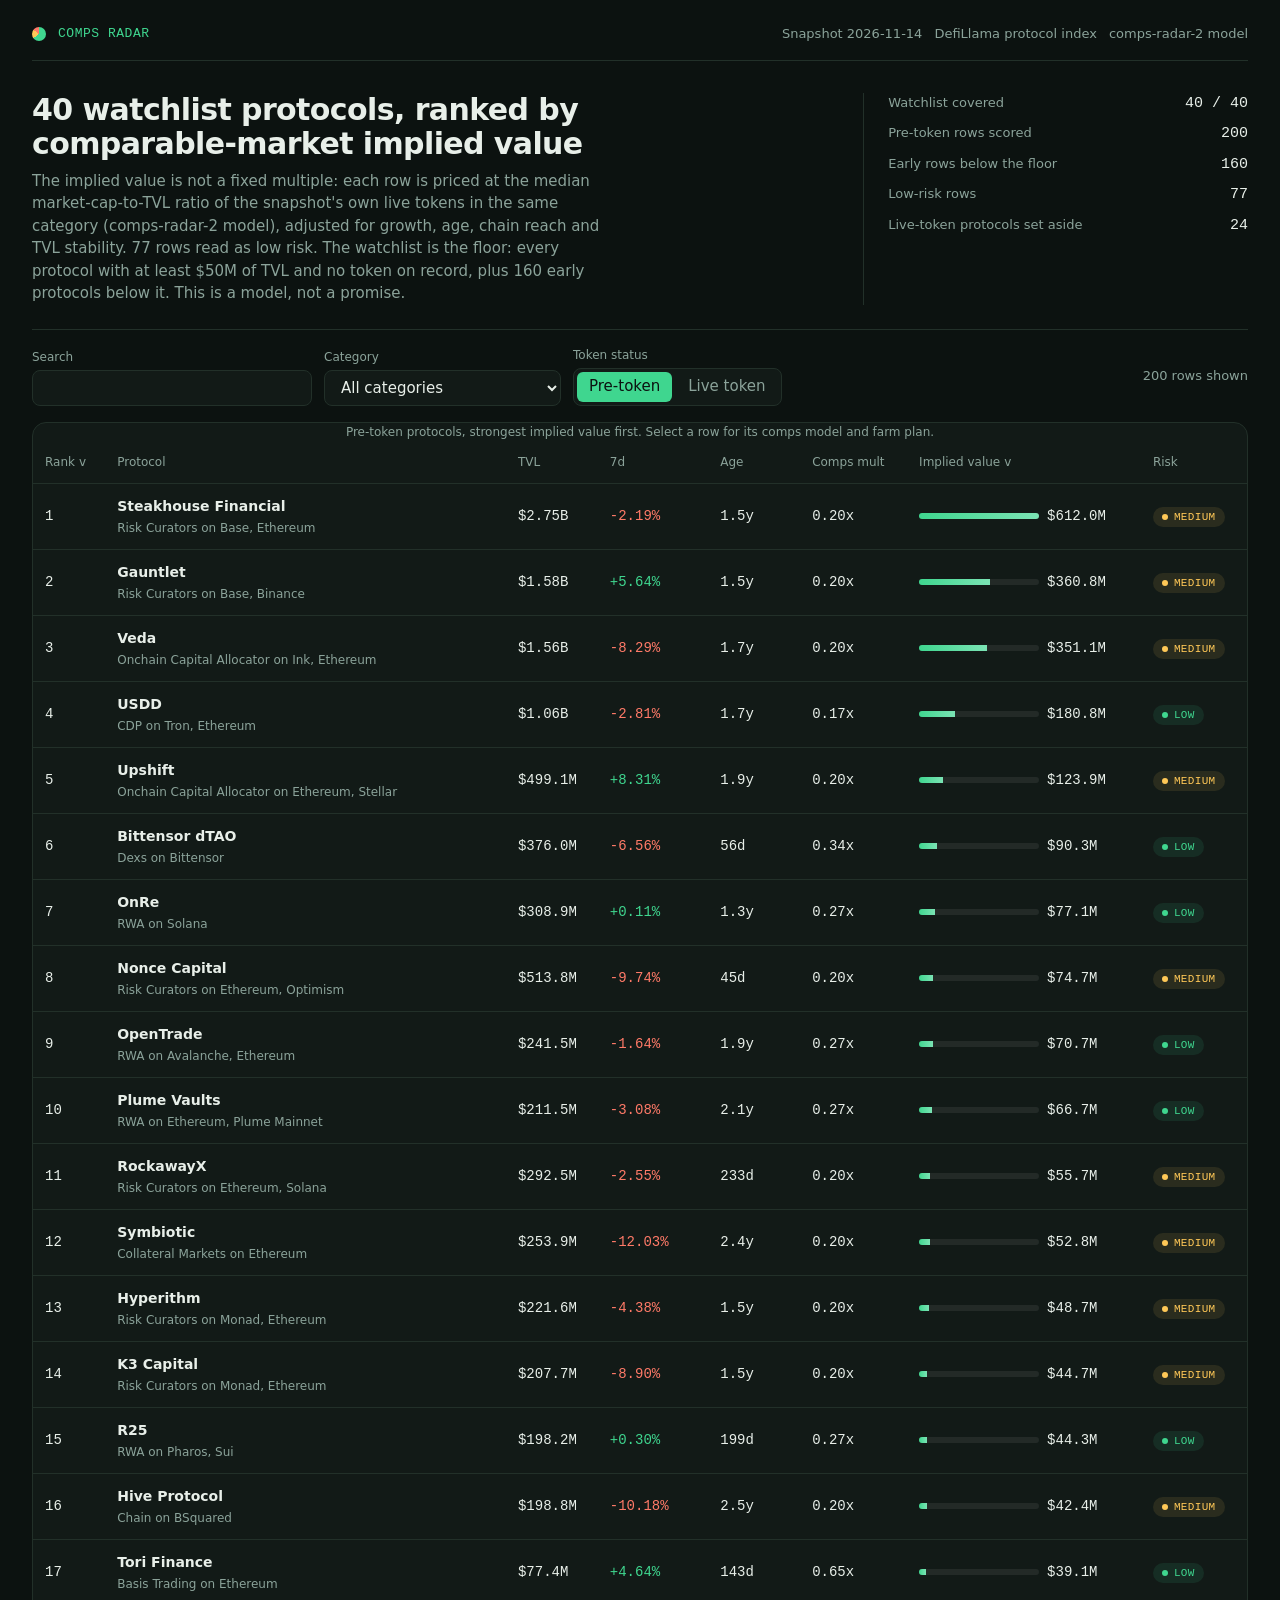
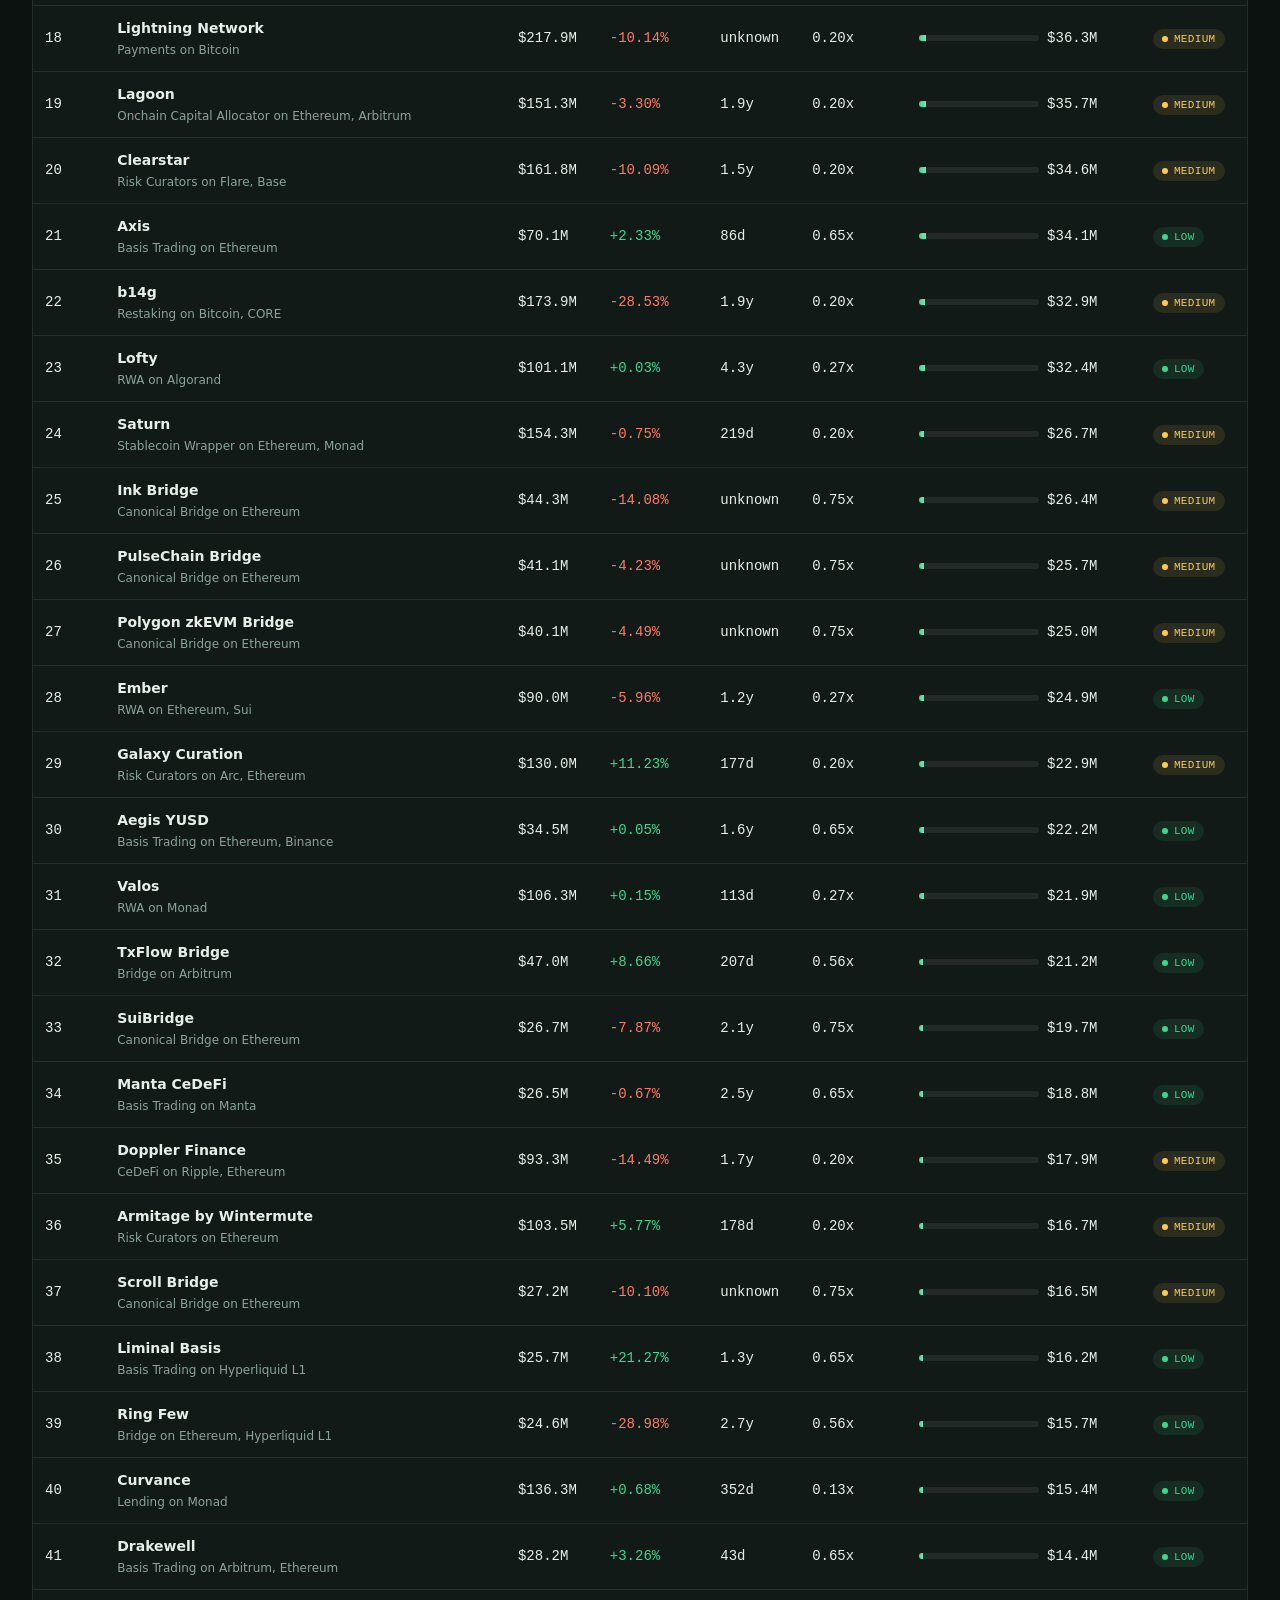
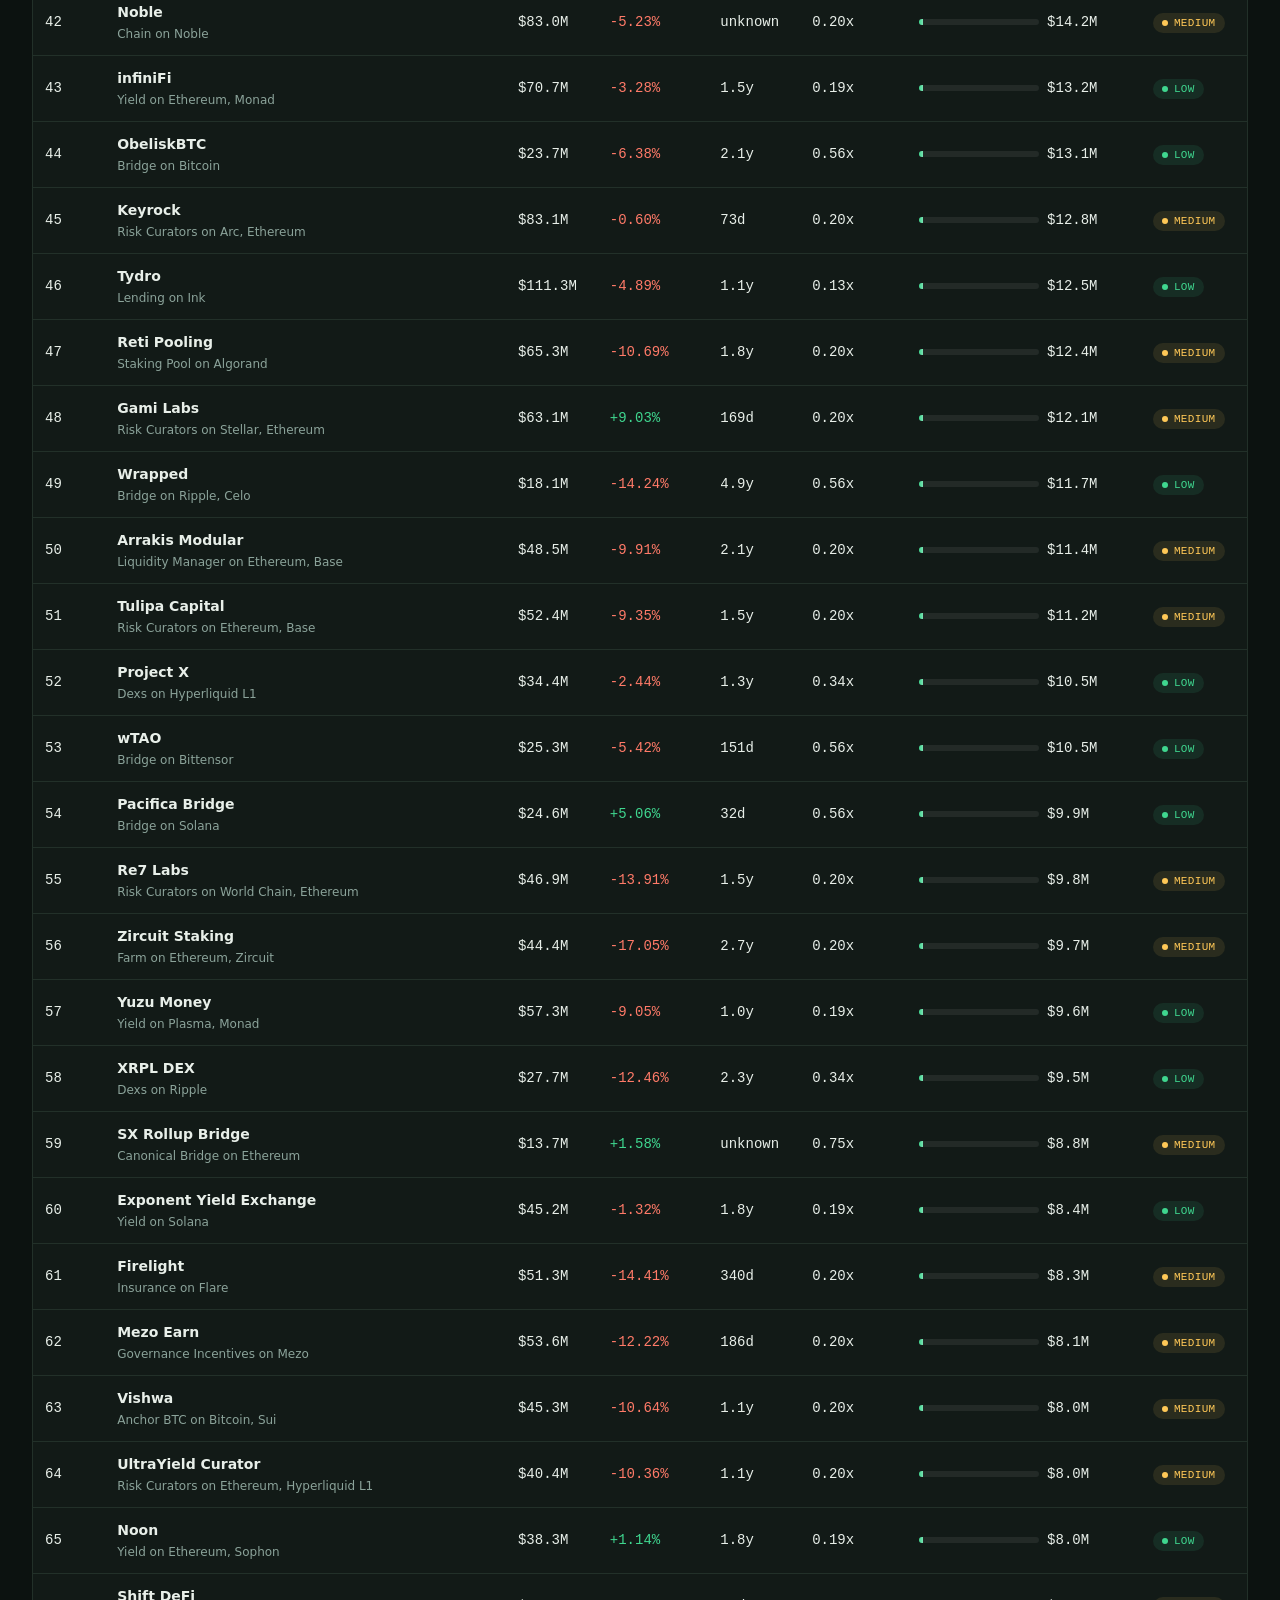
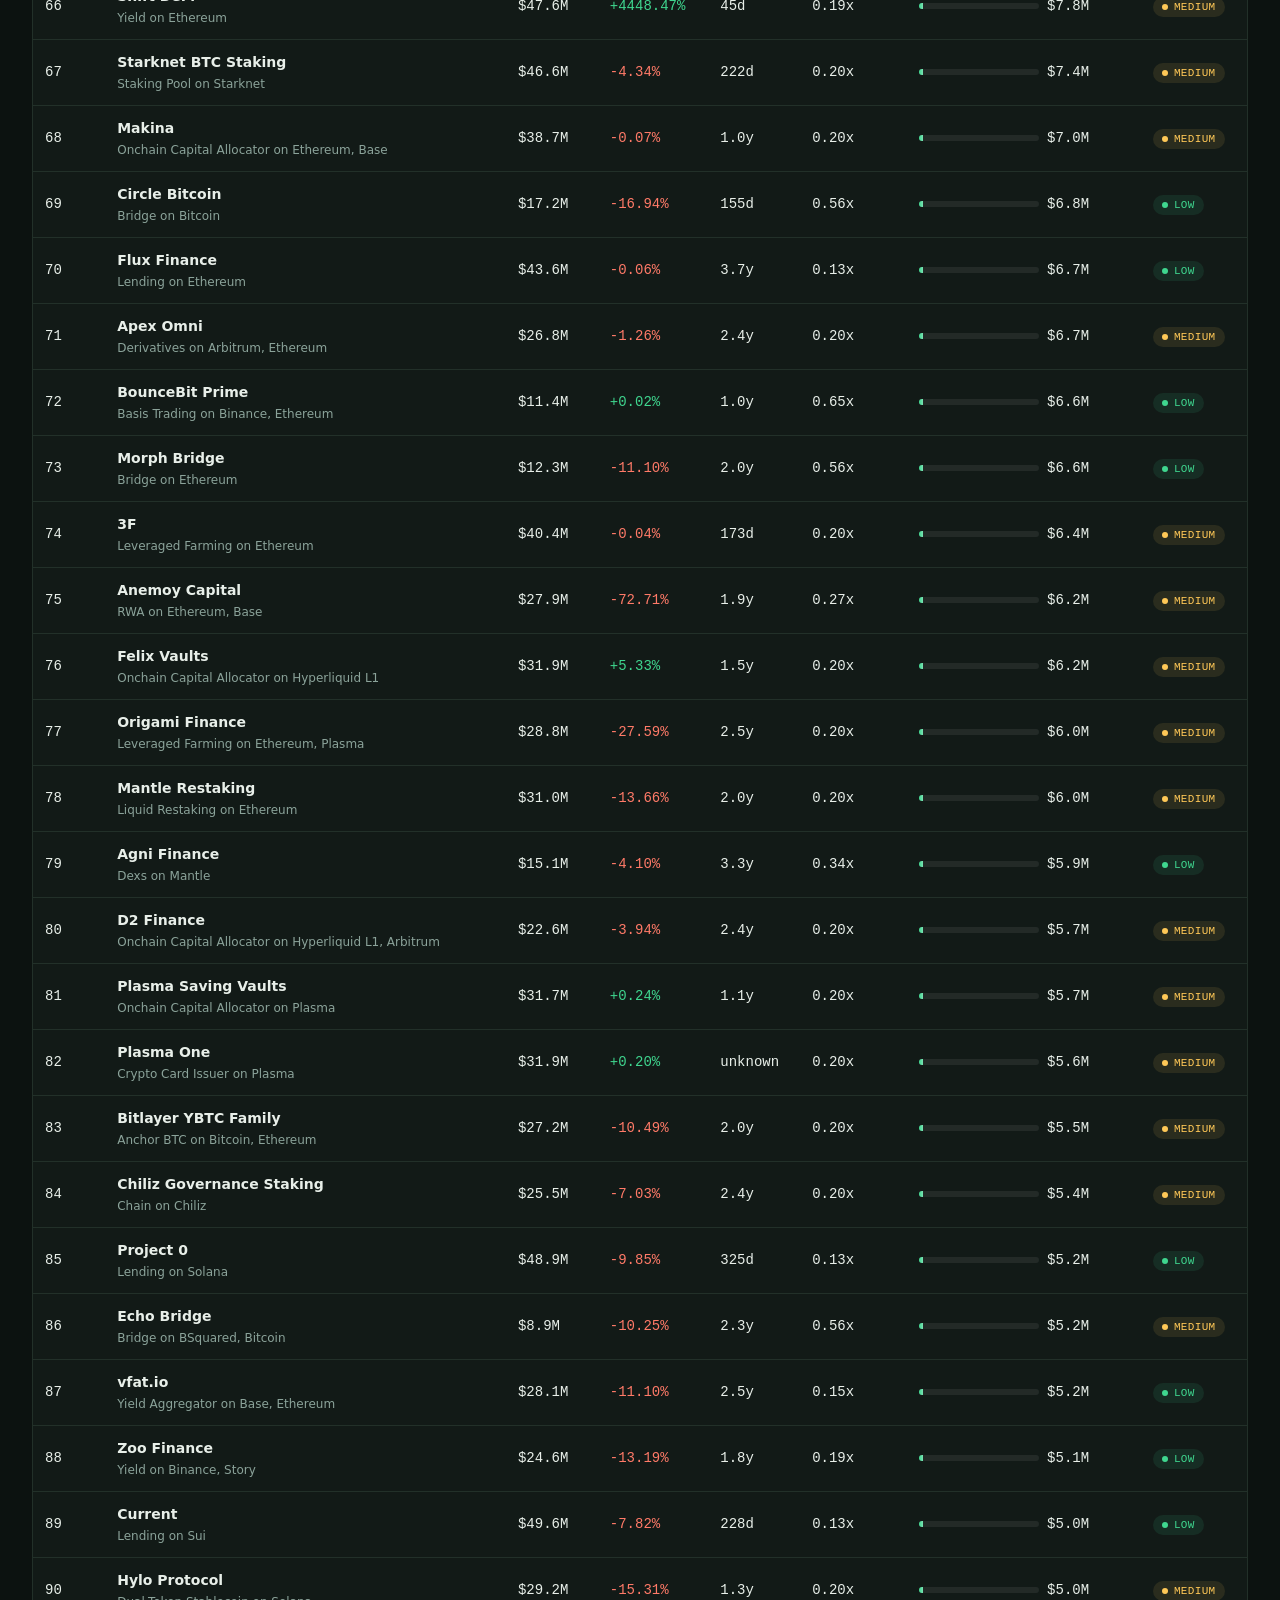
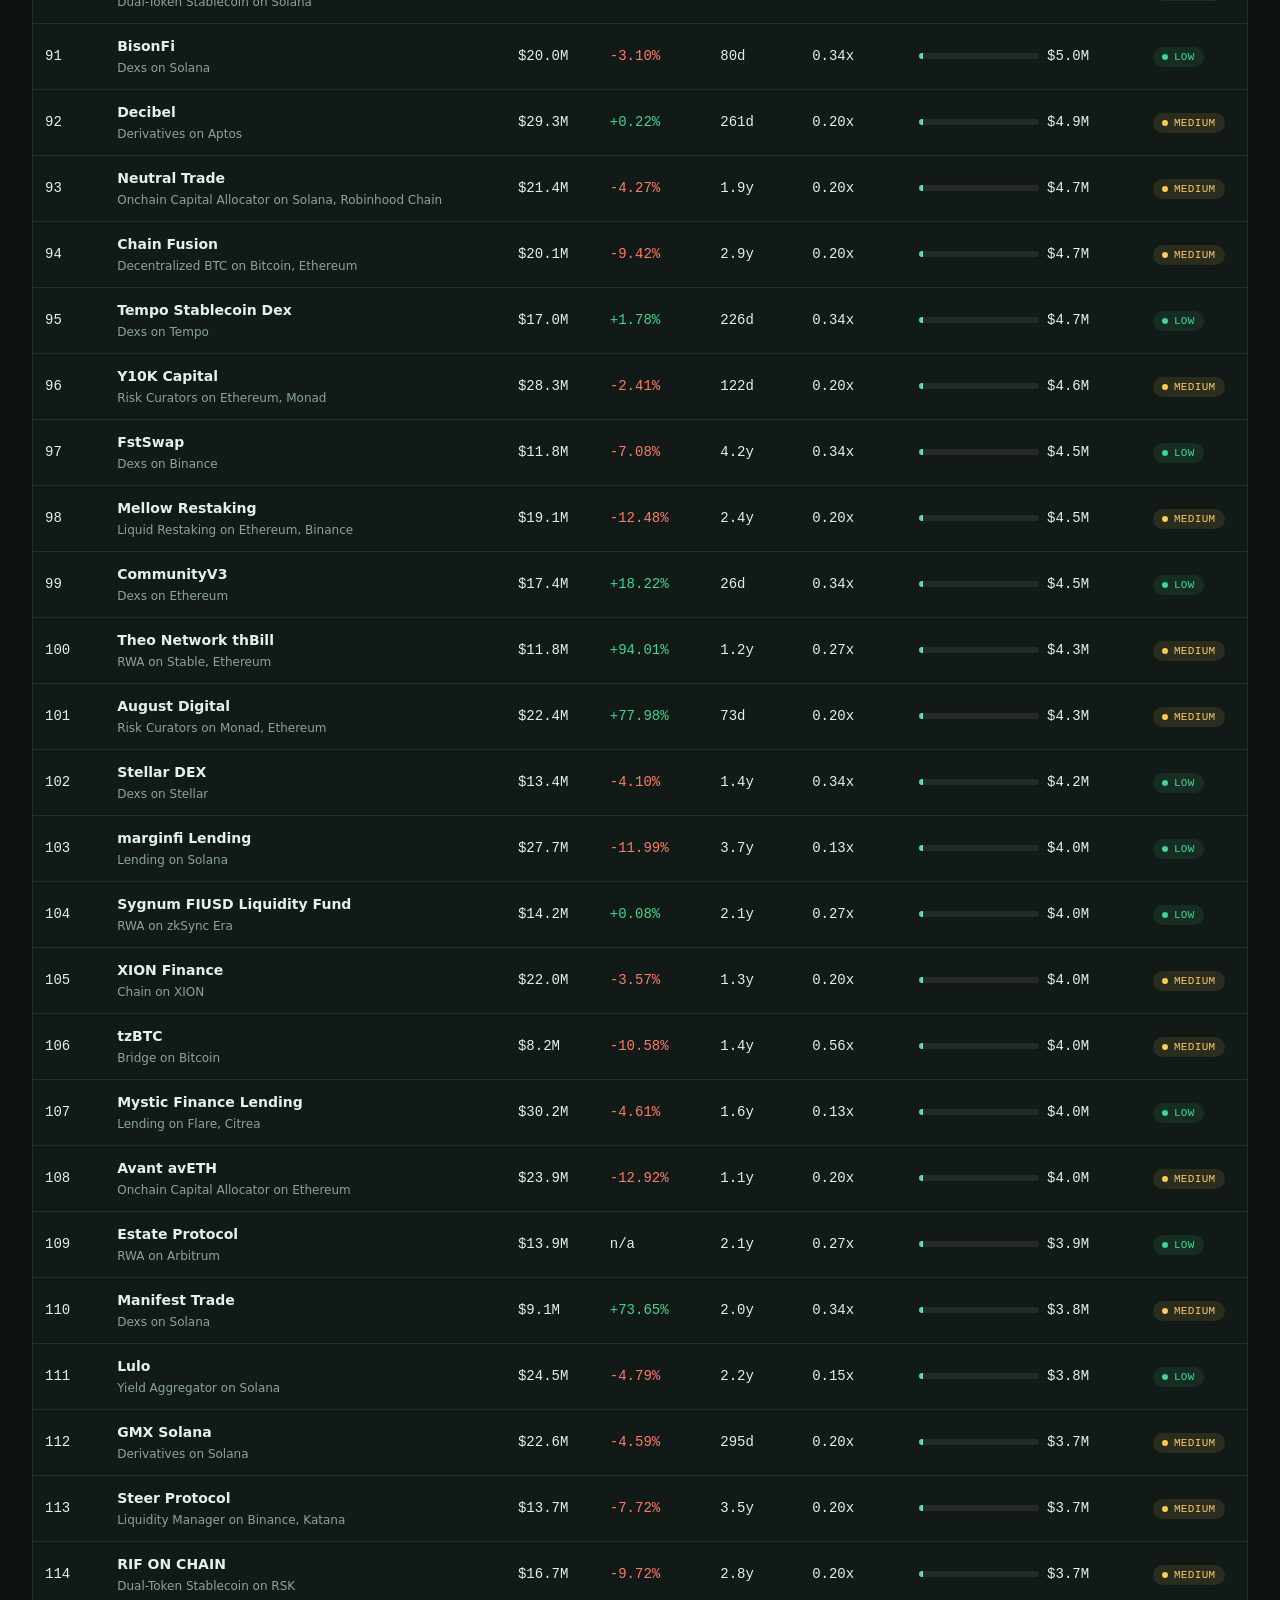
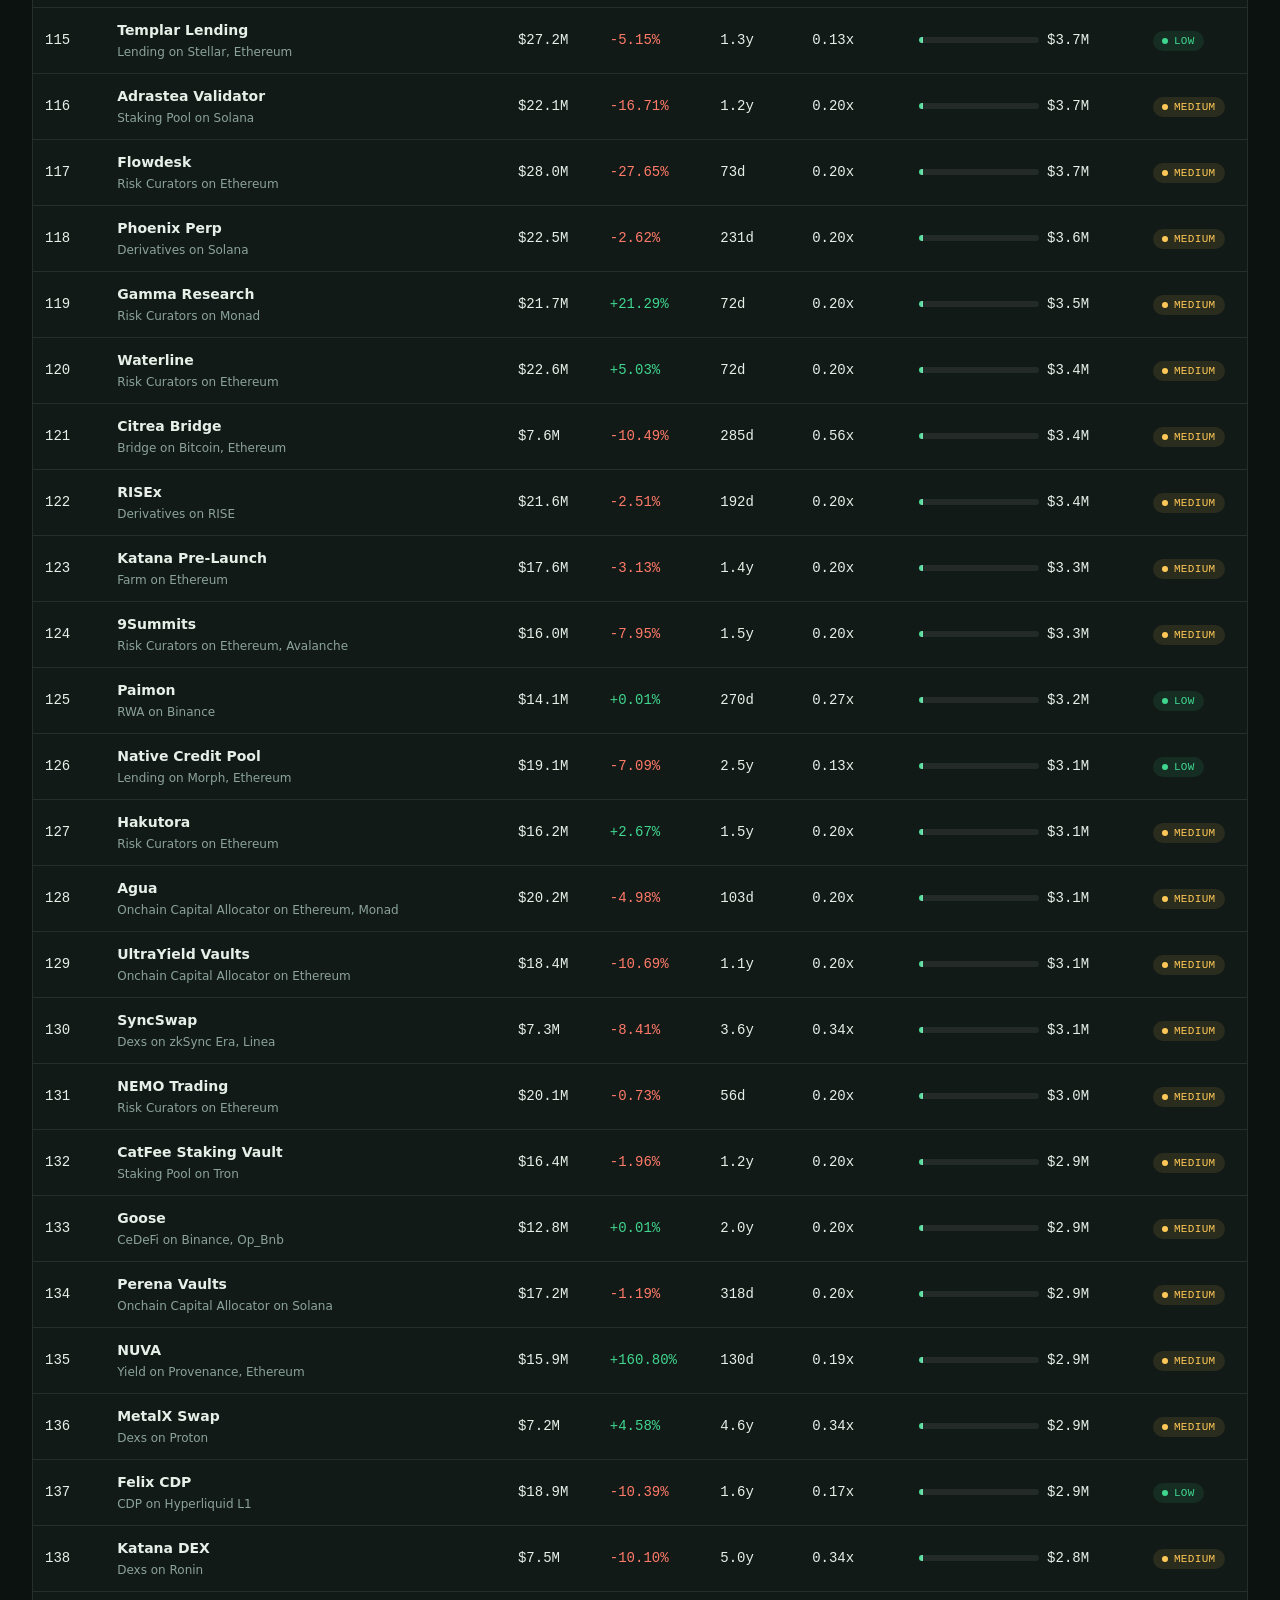
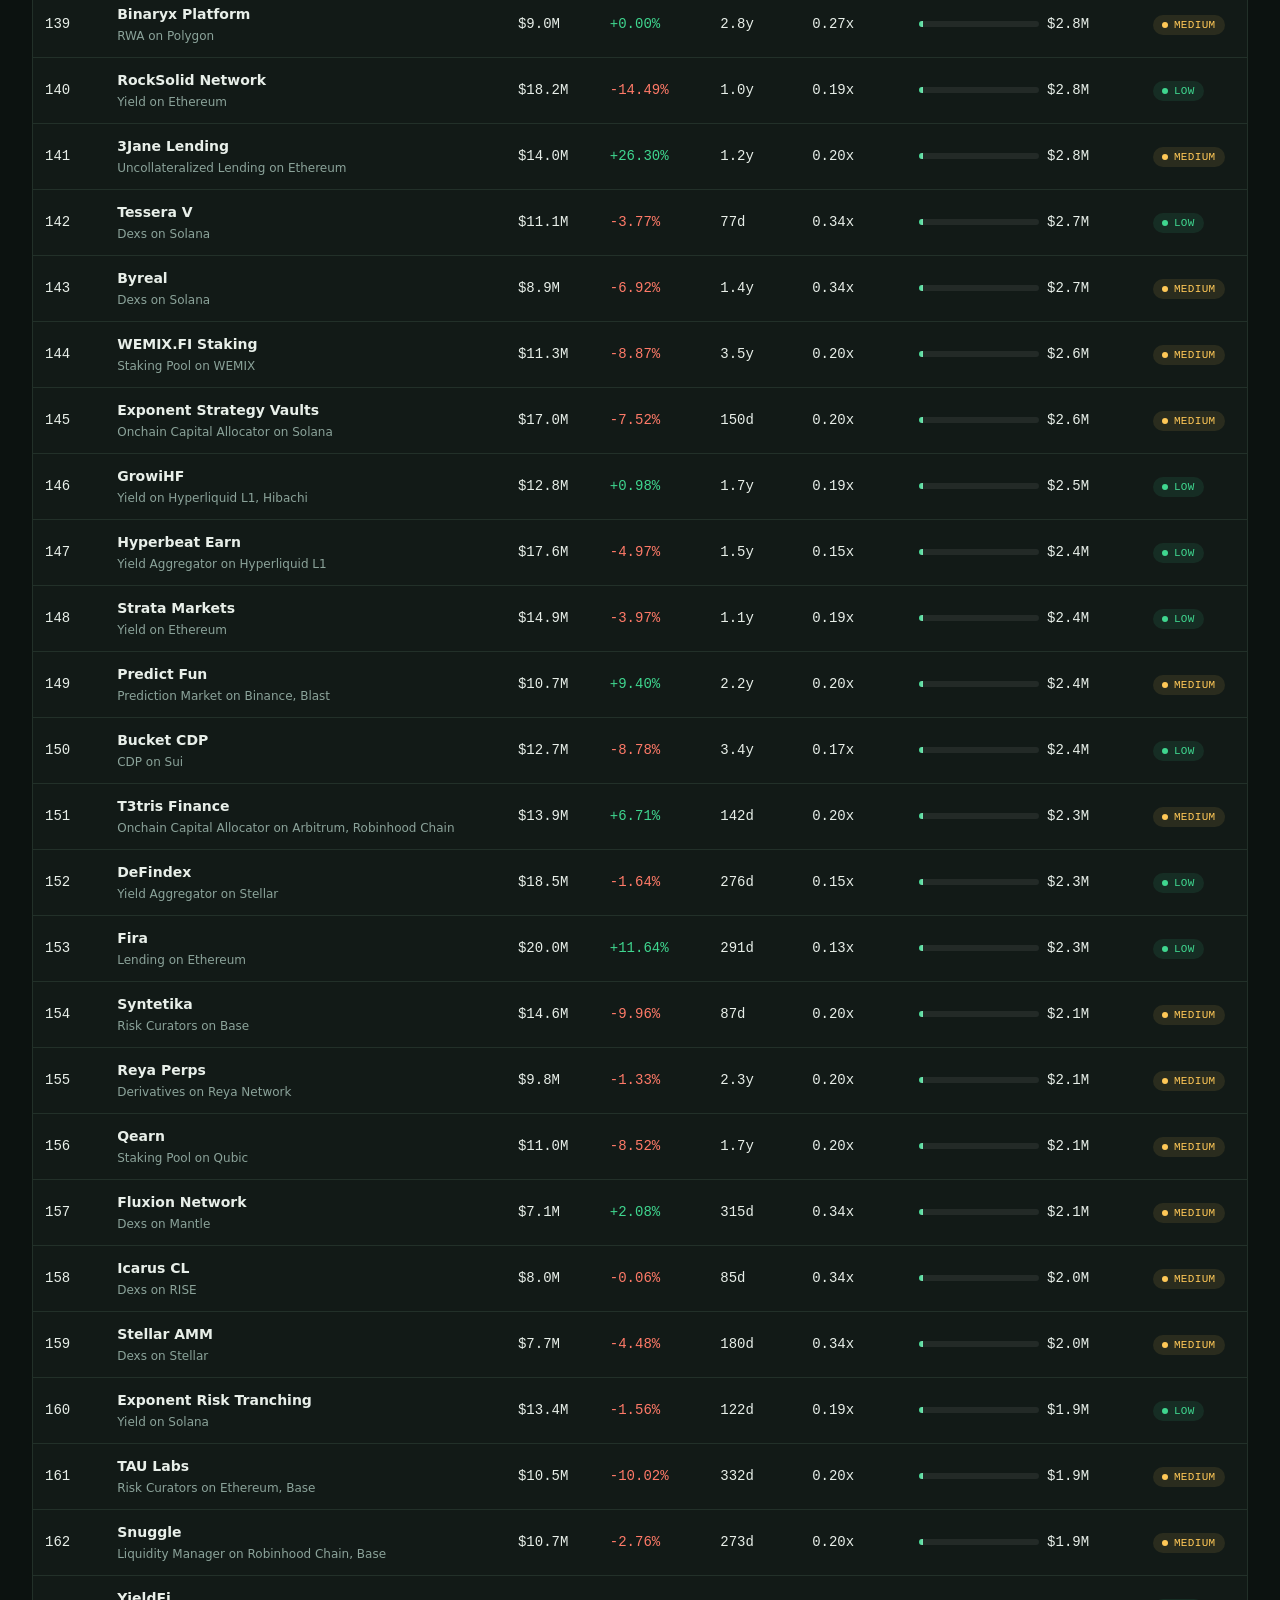
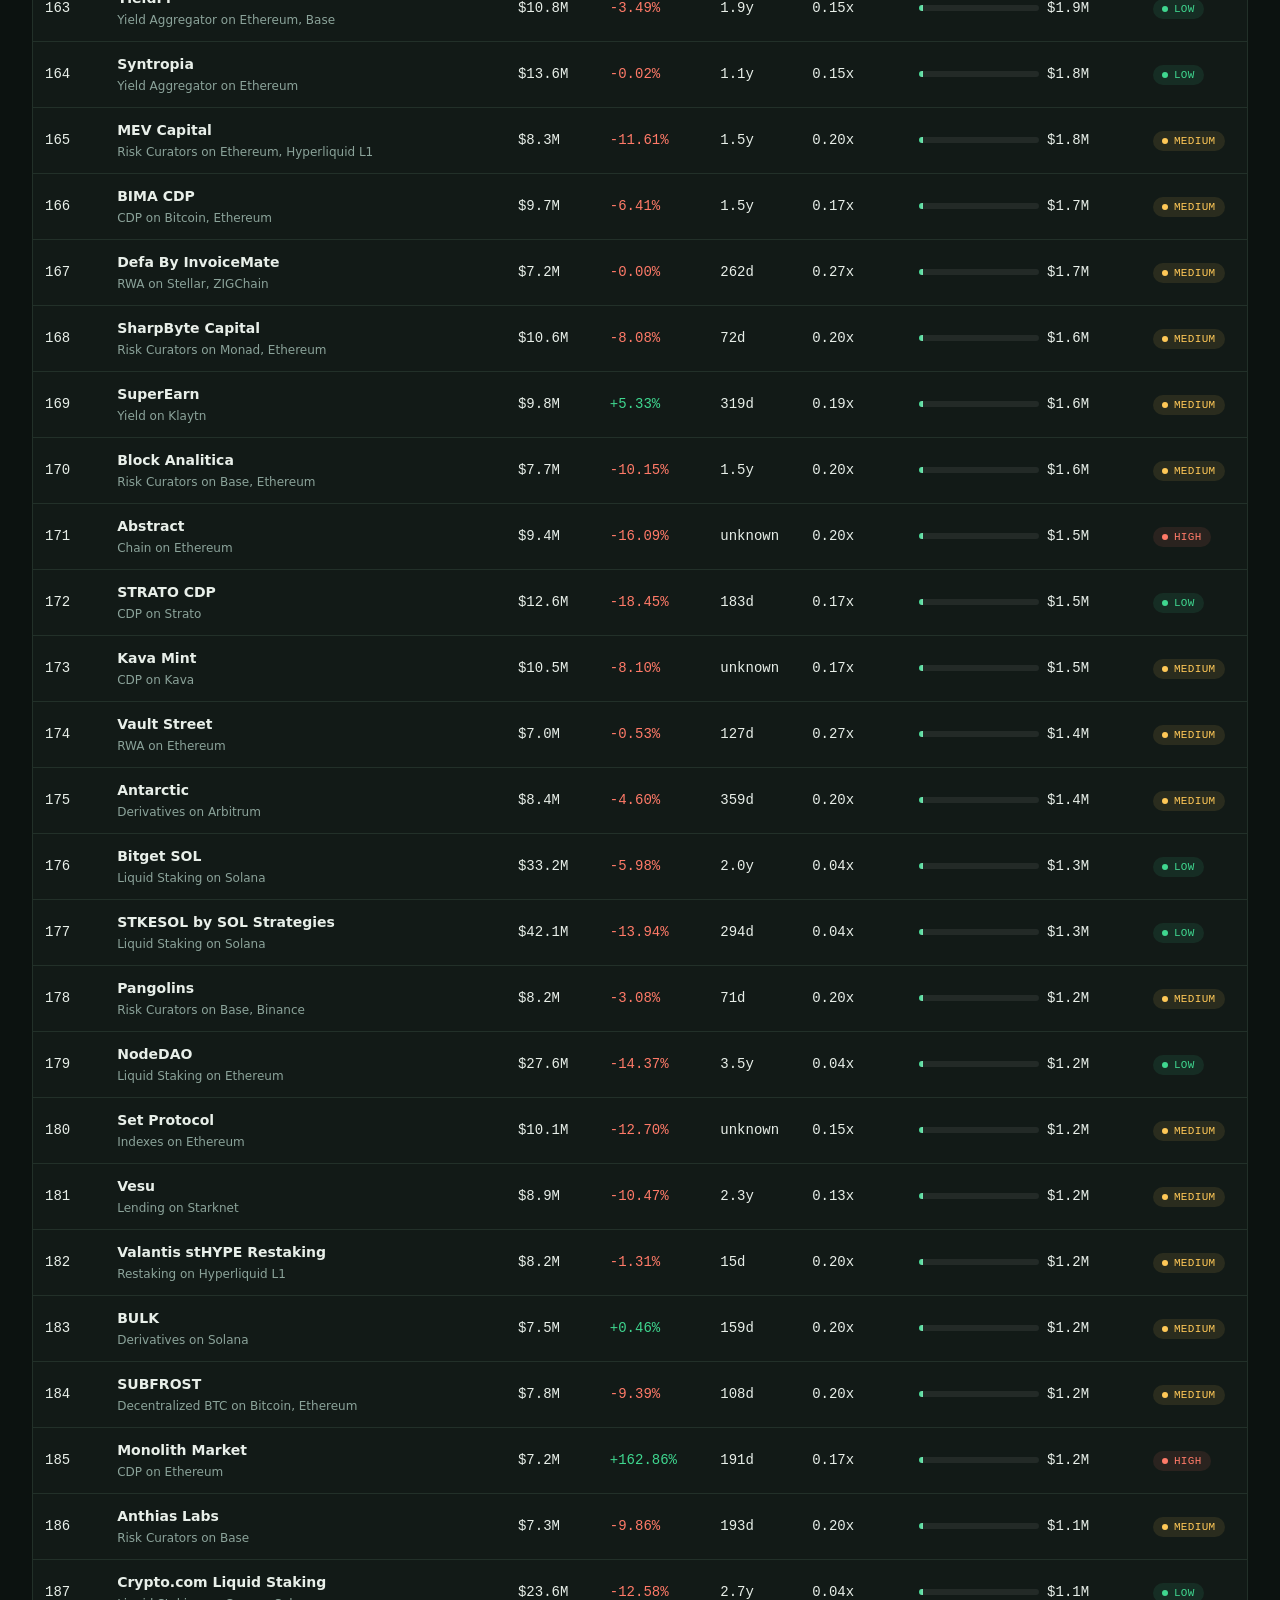
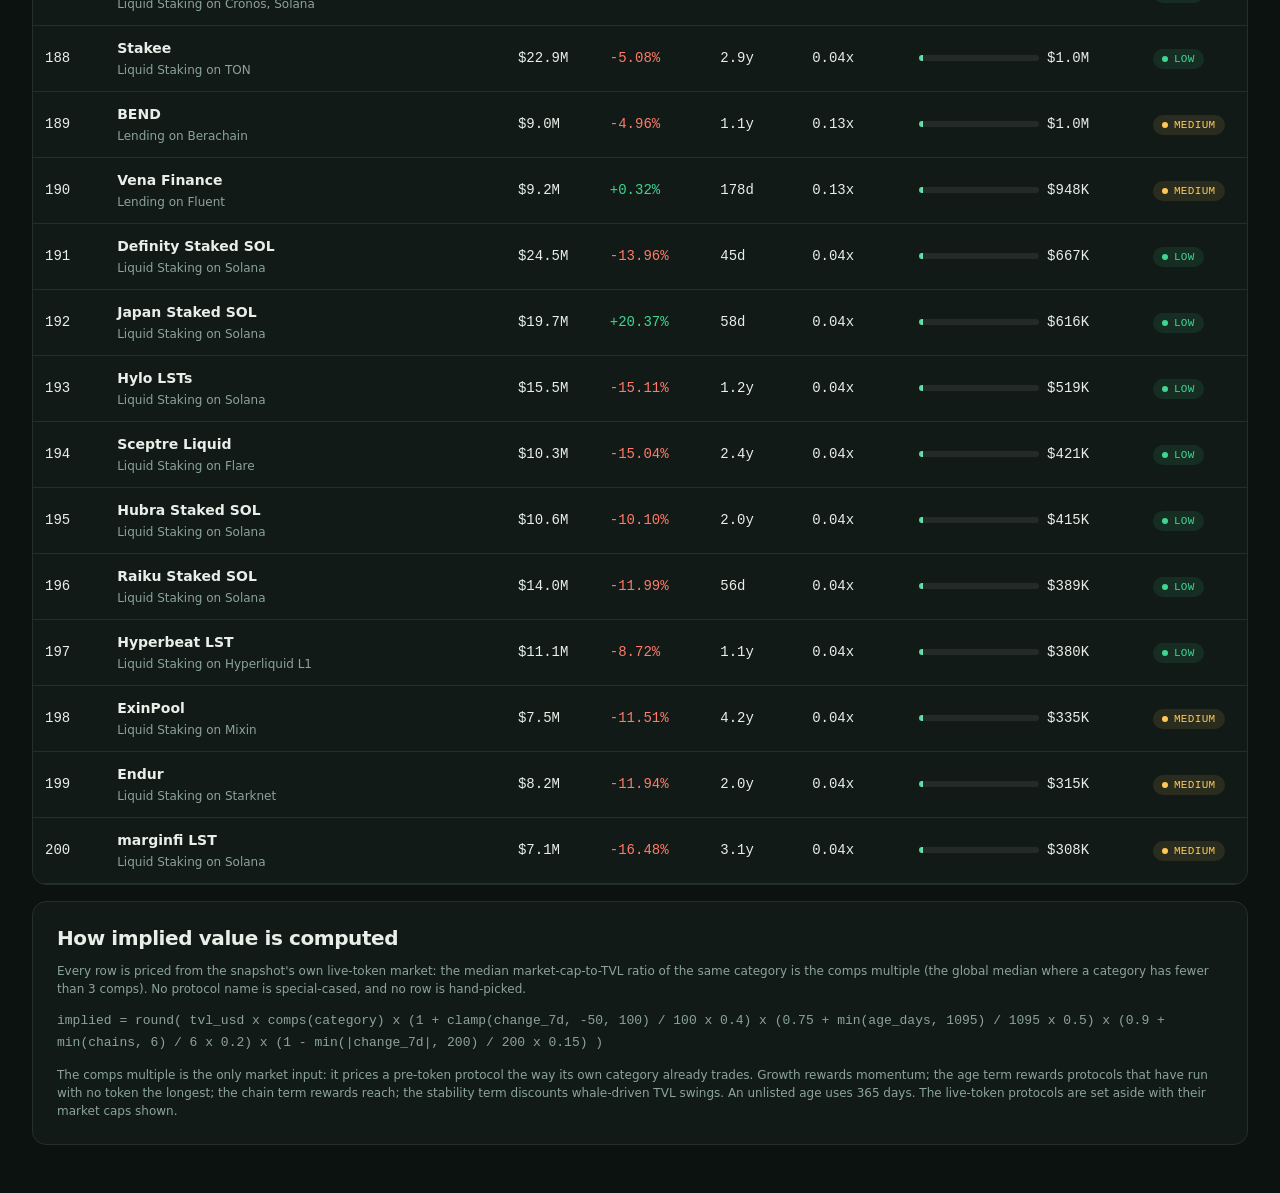
==== out/dashboard/index.html @ 8118a710 "Comps Radar v2: category-comps implied value model + dashboard + farm plans" ====
<!doctype html>
<html lang="en">
<head>
<meta charset="utf-8">
<meta name="viewport" content="width=device-width, initial-scale=1">
<title>Comps Radar: pre-token protocols ranked by comparable-market implied value</title>
<link rel="stylesheet" href="app.css">
</head>
<body>
<a class="skip" href="#board">Skip to the board</a>
<main id="board" tabindex="-1" aria-busy="true"></main>
<script src="../data.js"></script>
<script src="app.js"></script>
</body>
</html>
---- out/dashboard/app.css ----
/* Comps Radar — dark instrument theme. Custom palette, hairline grid, tabular numerals.
   The five palette values, two radii and two families are the whole style; everything else
   is spacing, a hairline and a type step. */
:root {
  --canvas: #0c1210;
  --surface: #121a17;
  --surface-2: #18231f;
  --ink: #e8efe9;
  --muted: #8ba39a;
  --border: #223029;
  --accent: #3fd68f;
  --accent-dim: rgba(63, 214, 143, 0.14);
  --negative: #ff7a68;
  --warn: #ffc857;
  --radius-control: 8px;
  --radius-panel: 14px;
  --font-body: system-ui, -apple-system, "Segoe UI", sans-serif;
  --font-num: ui-monospace, "SF Mono", Menlo, monospace;
  --step-1: 4px;
  --step-2: 8px;
  --step-3: 12px;
  --step-4: 16px;
  --step-5: 24px;
  --step-6: 32px;
  --step-7: 48px;
}

* { box-sizing: border-box; }
html { color-scheme: dark; }
body {
  margin: 0;
  background:
    radial-gradient(1200px 500px at 75% -10%, rgba(63, 214, 143, 0.06), transparent 60%),
    var(--canvas);
  color: var(--ink);
  font: 400 15px/1.5 var(--font-body);
  text-wrap: pretty;
}
h1, h2, h3 { margin: 0; letter-spacing: -0.02em; text-wrap: balance; }
h1 { font-size: 30px; line-height: 1.15; font-weight: 600; }
h2 { font-size: 20px; line-height: 1.2; font-weight: 600; }
h3 { font-size: 16px; line-height: 1.25; font-weight: 600; }
p { margin: 0; }
button, input, select { font: inherit; color: inherit; }
button { cursor: pointer; }
a { color: var(--accent); }
.skip {
  position: absolute; left: -9999px; top: 0; padding: var(--step-2) var(--step-4);
  background: var(--surface); border: 1px solid var(--border); z-index: 20;
}
.skip:focus { left: var(--step-4); top: var(--step-4); }
:focus-visible { outline: 2px solid var(--accent); outline-offset: 2px; }

.shell { max-width: 1320px; margin: 0 auto; padding: var(--step-5) var(--step-6) var(--step-7); }
.top {
  display: flex; align-items: flex-start; justify-content: space-between; gap: var(--step-5);
  padding-bottom: var(--step-4); border-bottom: 1px solid var(--border);
}
.brand { display: flex; align-items: center; gap: var(--step-3); }
.mark {
  width: 14px; height: 14px; border-radius: 50%; flex: none;
  background: conic-gradient(var(--accent) 0 65%, var(--warn) 65% 85%, var(--negative) 85% 100%);
}
.brand-name { font-family: var(--font-num); font-size: 13px; letter-spacing: 0.04em; color: var(--accent); text-transform: uppercase; }
.top-meta { display: flex; flex-wrap: wrap; gap: var(--step-3); justify-content: flex-end; color: var(--muted); font-size: 13px; }
.top-meta span { white-space: nowrap; }
.lede { display: grid; grid-template-columns: minmax(0, 1.35fr) minmax(280px, 0.65fr); gap: var(--step-6); padding: var(--step-6) 0 var(--step-5); }
.lede p { color: var(--muted); max-width: 62ch; margin-top: var(--step-2); }
.facts { display: grid; gap: var(--step-2); align-content: start; border-left: 1px solid var(--border); padding-left: var(--step-5); }
.fact { display: flex; align-items: baseline; justify-content: space-between; gap: var(--step-3); }
.fact b { font-family: var(--font-num); font-size: 15px; font-weight: 500; }
.fact span { color: var(--muted); font-size: 13px; }

.controls { display: flex; flex-wrap: wrap; align-items: end; gap: var(--step-3); padding: var(--step-4) 0; border-top: 1px solid var(--border); }
.field { display: grid; gap: var(--step-1); }
.field label { color: var(--muted); font-size: 12px; }
.field input, .field select {
  min-height: 36px; padding: 0 var(--step-3); border: 1px solid var(--border); border-radius: var(--radius-control);
  background: var(--surface); min-width: 180px; color: var(--ink);
}
.field input { min-width: 280px; }
.tabs { display: flex; gap: var(--step-1); padding: 3px; border: 1px solid var(--border); border-radius: var(--radius-control); background: var(--surface); }
.tabs button { min-height: 30px; padding: 0 var(--step-3); border: 0; border-radius: 6px; background: transparent; color: var(--muted); }
.tabs button[aria-pressed="true"] { background: var(--accent); color: #0c1210; }
.count { margin-left: auto; color: var(--muted); font-size: 13px; align-self: center; }

.panel { background: var(--surface); border: 1px solid var(--border); border-radius: var(--radius-panel); overflow: hidden; }
.table-wrap { overflow-x: auto; }
table { width: 100%; border-collapse: collapse; font-size: 14px; }
th, td { padding: var(--step-3) var(--step-3); border-bottom: 1px solid var(--border); text-align: left; vertical-align: middle; }
th { color: var(--muted); font-size: 12px; font-weight: 500; white-space: nowrap; }
th button { display: inline-flex; align-items: center; gap: var(--step-1); border: 0; background: none; padding: 0; color: inherit; font: inherit; }
th button:hover { color: var(--ink); }
tbody tr { cursor: pointer; }
tbody tr:hover { background: var(--surface-2); }
tbody tr[data-selected="true"] { background: var(--accent-dim); }
.num { font-family: var(--font-num); font-variant-numeric: tabular-nums; white-space: nowrap; }
.name { display: grid; gap: 2px; }
.name b { font-weight: 600; }
.sub { color: var(--muted); font-size: 12px; }
.pos { color: var(--accent); }
.neg { color: var(--negative); }
.bar { width: 120px; height: 6px; border-radius: 3px; background: rgba(255, 255, 255, 0.07); overflow: hidden; }
.bar i { display: block; height: 100%; background: linear-gradient(90deg, var(--accent), #7be3b4); }
.implied { display: flex; align-items: center; gap: var(--step-2); }
.risk { display: inline-flex; align-items: center; gap: 6px; padding: 2px 9px; border-radius: 999px; font-size: 11px; font-family: var(--font-num); letter-spacing: 0.03em; text-transform: uppercase; white-space: nowrap; }
.risk::before { content: ""; width: 6px; height: 6px; border-radius: 50%; background: currentColor; }
.risk.low { color: var(--accent); background: rgba(63, 214, 143, 0.10); }
.risk.medium { color: var(--warn); background: rgba(255, 200, 87, 0.10); }
.risk.high { color: var(--negative); background: rgba(255, 122, 104, 0.10); }
.status { display: inline-flex; align-items: center; gap: 6px; color: var(--muted); font-size: 12px; white-space: nowrap; }
.status::before { content: ""; width: 6px; height: 6px; border-radius: 50%; background: var(--accent); }

.model { margin-top: var(--step-4); padding: var(--step-5); display: grid; gap: var(--step-3); }
.formula { font-family: var(--font-num); font-size: 13px; line-height: 1.7; color: var(--muted); overflow-wrap: anywhere; }
.empty { padding: var(--step-7) var(--step-5); text-align: center; display: grid; gap: var(--step-3); justify-items: center; }
.empty p { color: var(--muted); }
.button { min-height: 36px; padding: 0 var(--step-4); border: 1px solid var(--border); border-radius: var(--radius-control); background: var(--surface); color: var(--ink); }
.button.primary { background: var(--accent); border-color: var(--accent); color: #0c1210; }

.detail {
  position: fixed; top: 0; right: 0; bottom: 0; width: min(520px, 92vw); z-index: 10;
  background: var(--surface); border-left: 1px solid var(--border); padding: var(--step-5);
  overflow-y: auto; transform: translateX(0); transition: transform 200ms cubic-bezier(0, 0, 0.2, 1);
}
.detail[hidden] { display: none; }
.detail { margin: 0 0 0 auto; max-height: 100%; }
.detail::backdrop { background: rgba(4, 8, 6, 0.55); }
.detail-head { display: flex; align-items: start; justify-content: space-between; gap: var(--step-4); }
.detail-head > div { min-width: 0; }
.detail-head .sub { overflow-wrap: anywhere; }
.close { flex: none; min-width: 32px; min-height: 32px; padding: 0 var(--step-2); white-space: nowrap; border: 1px solid var(--border); border-radius: var(--radius-control); background: var(--surface); color: var(--ink); }
.detail h2 { margin-top: var(--step-1); }
.detail .sub { margin-top: var(--step-1); }
.detail-section { margin-top: var(--step-5); padding-top: var(--step-4); border-top: 1px solid var(--border); }
.detail-section h3 { margin-bottom: var(--step-2); }
.equation { display: grid; gap: var(--step-2); font-family: var(--font-num); font-size: 13px; }
.equation div { display: flex; justify-content: space-between; gap: var(--step-3); }
.equation span { color: var(--muted); }
.steps { margin: 0; padding-left: var(--step-5); display: grid; gap: var(--step-3); }
.steps li { padding-left: var(--step-1); }
.steps b { display: block; font-weight: 500; }
.cost { color: var(--muted); font-size: 12px; font-family: var(--font-num); }

@media (max-width: 900px) {
  .shell { padding: var(--step-4); }
  .lede { grid-template-columns: 1fr; gap: var(--step-4); }
  .facts { border-left: 0; border-top: 1px solid var(--border); padding-left: 0; padding-top: var(--step-4); }
  .field input { min-width: 0; width: 100%; }
}
@media (prefers-reduced-motion: reduce) {
  *, *::before, *::after { transition-duration: 0.01ms !important; animation-duration: 0.01ms !important; animation-iteration-count: 1 !important; }
}
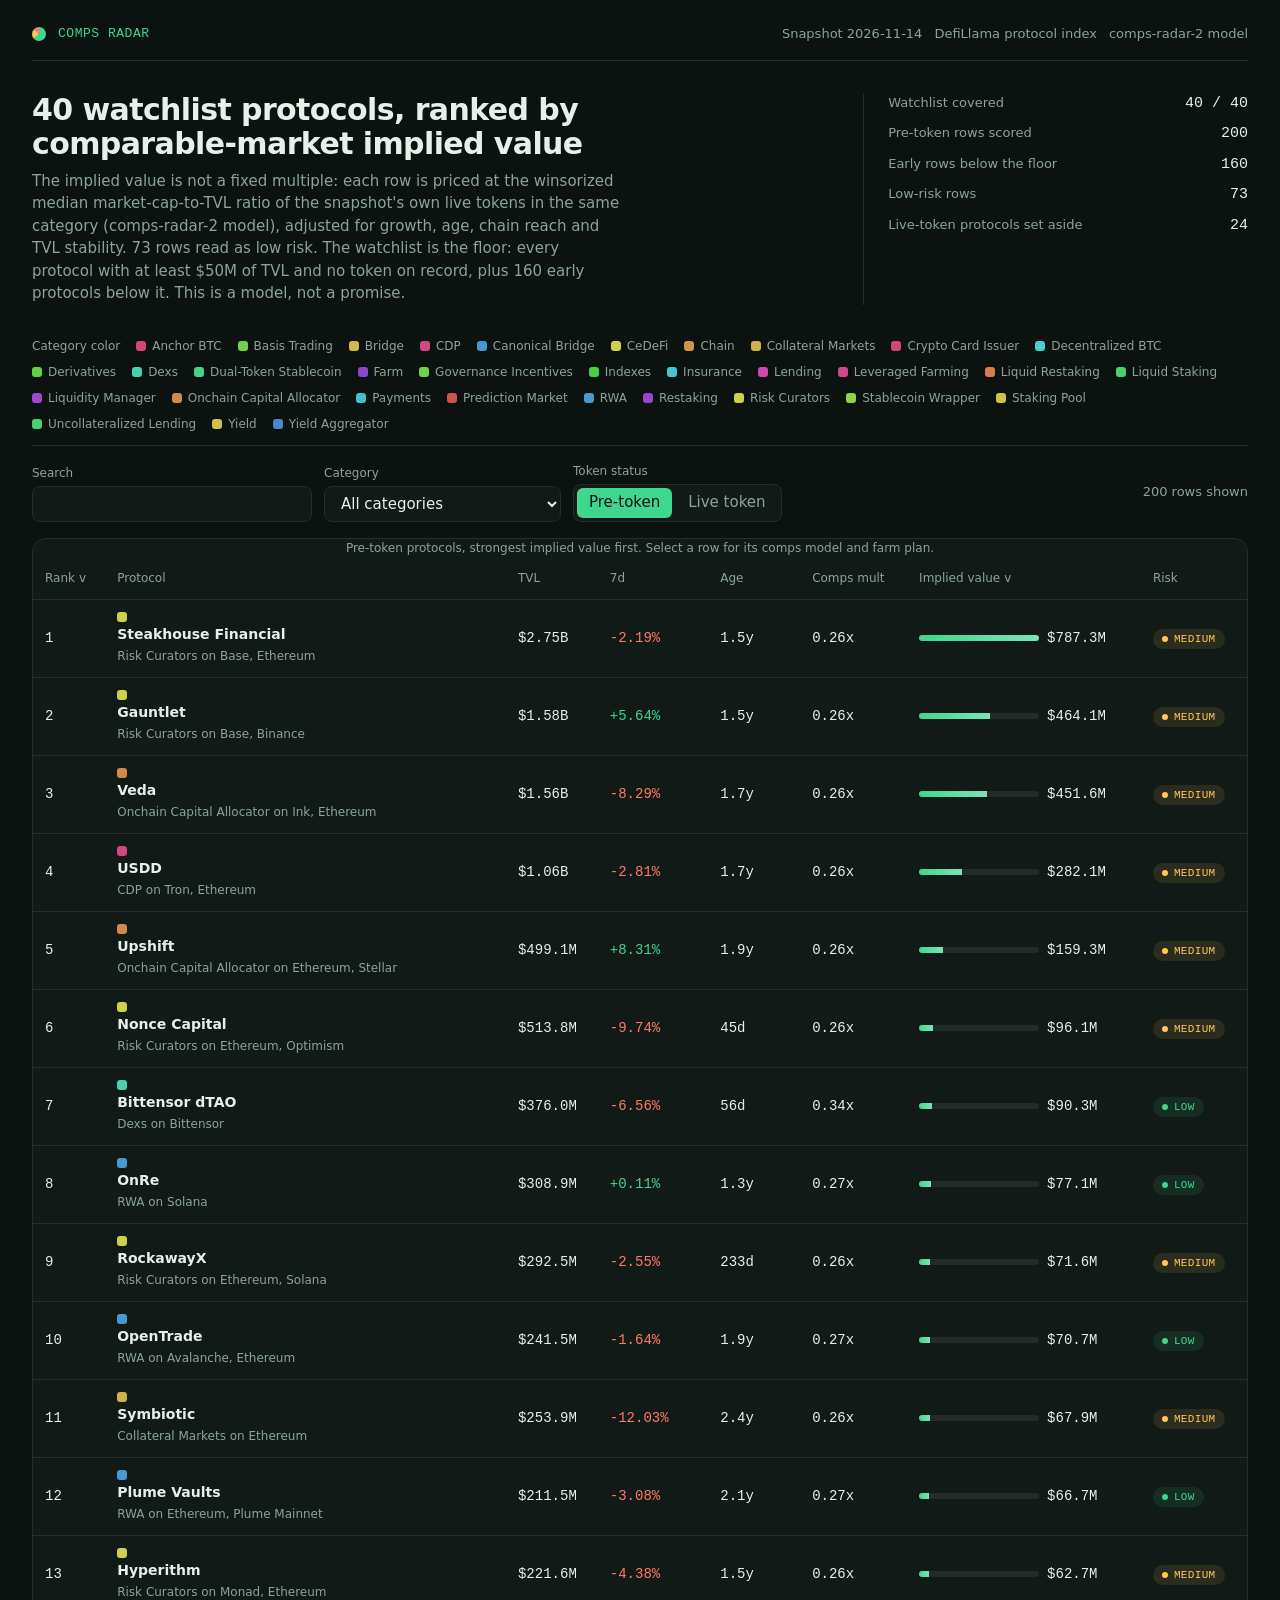
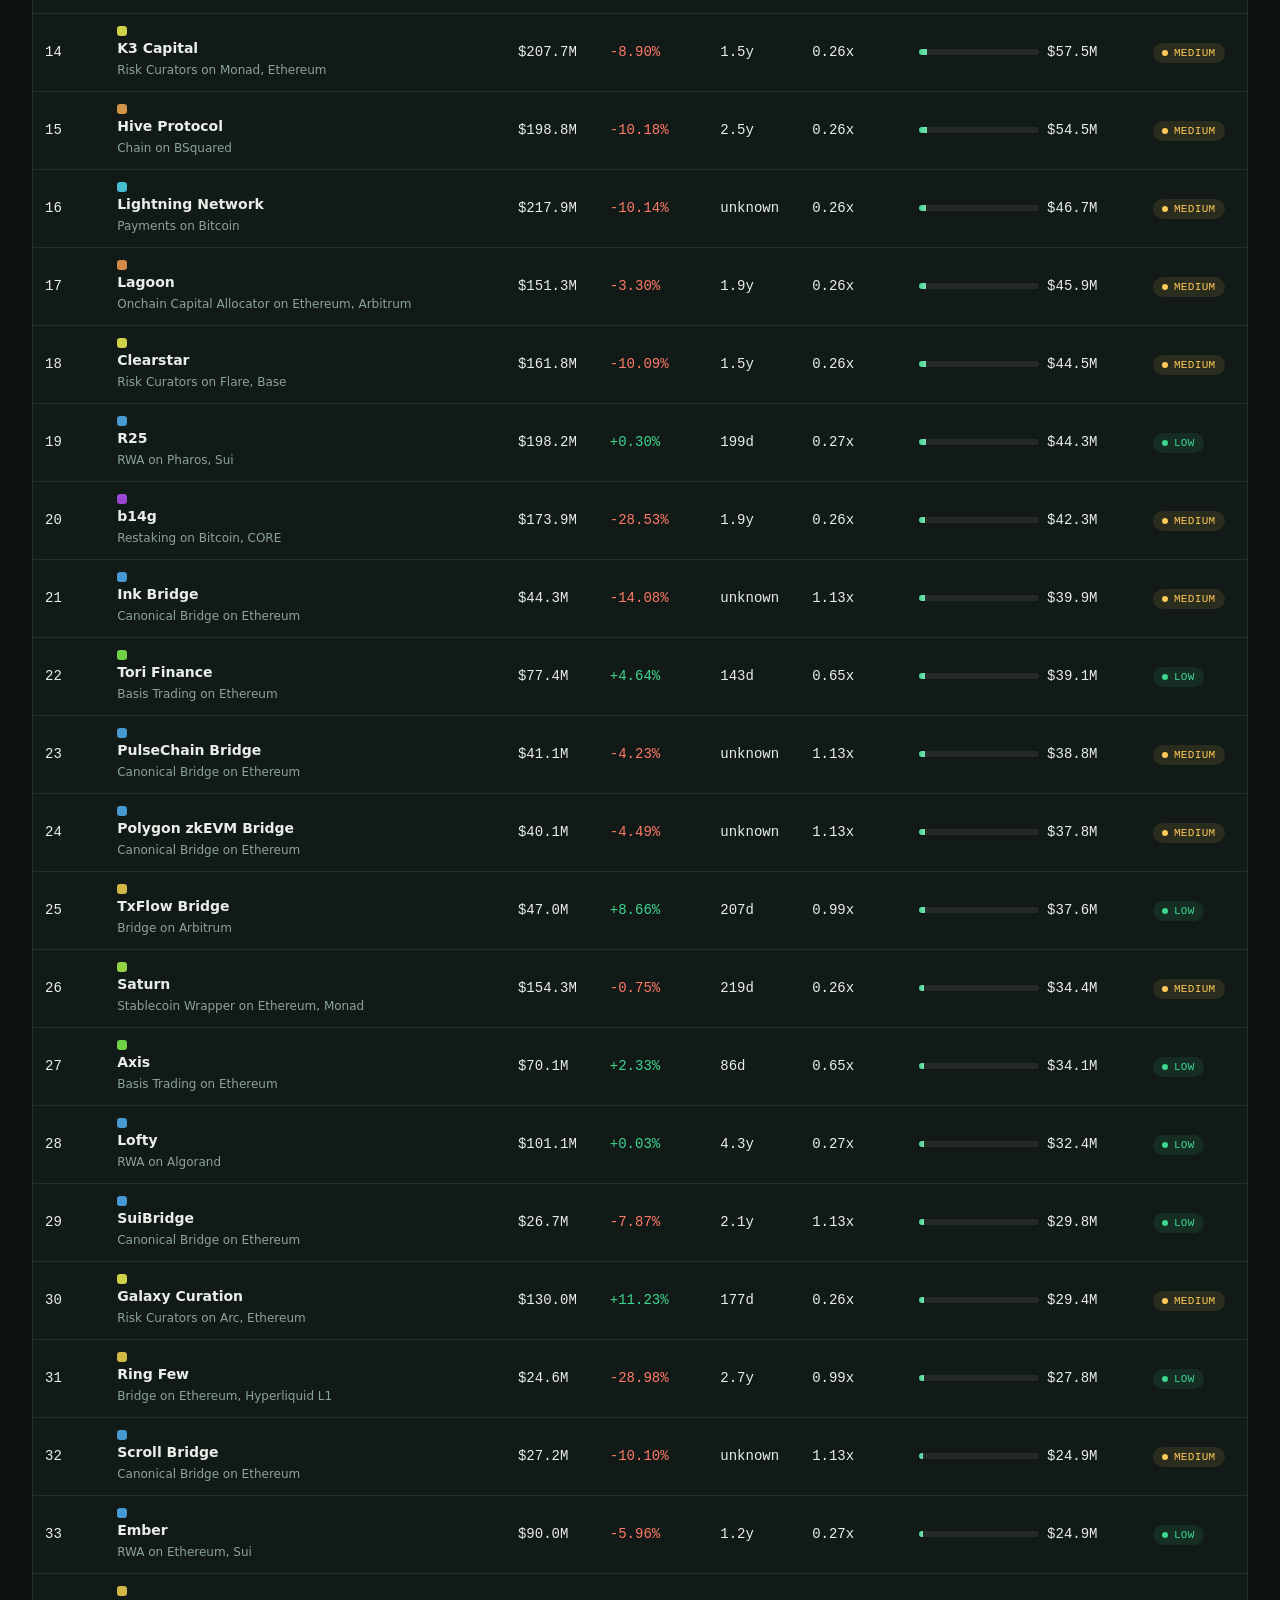
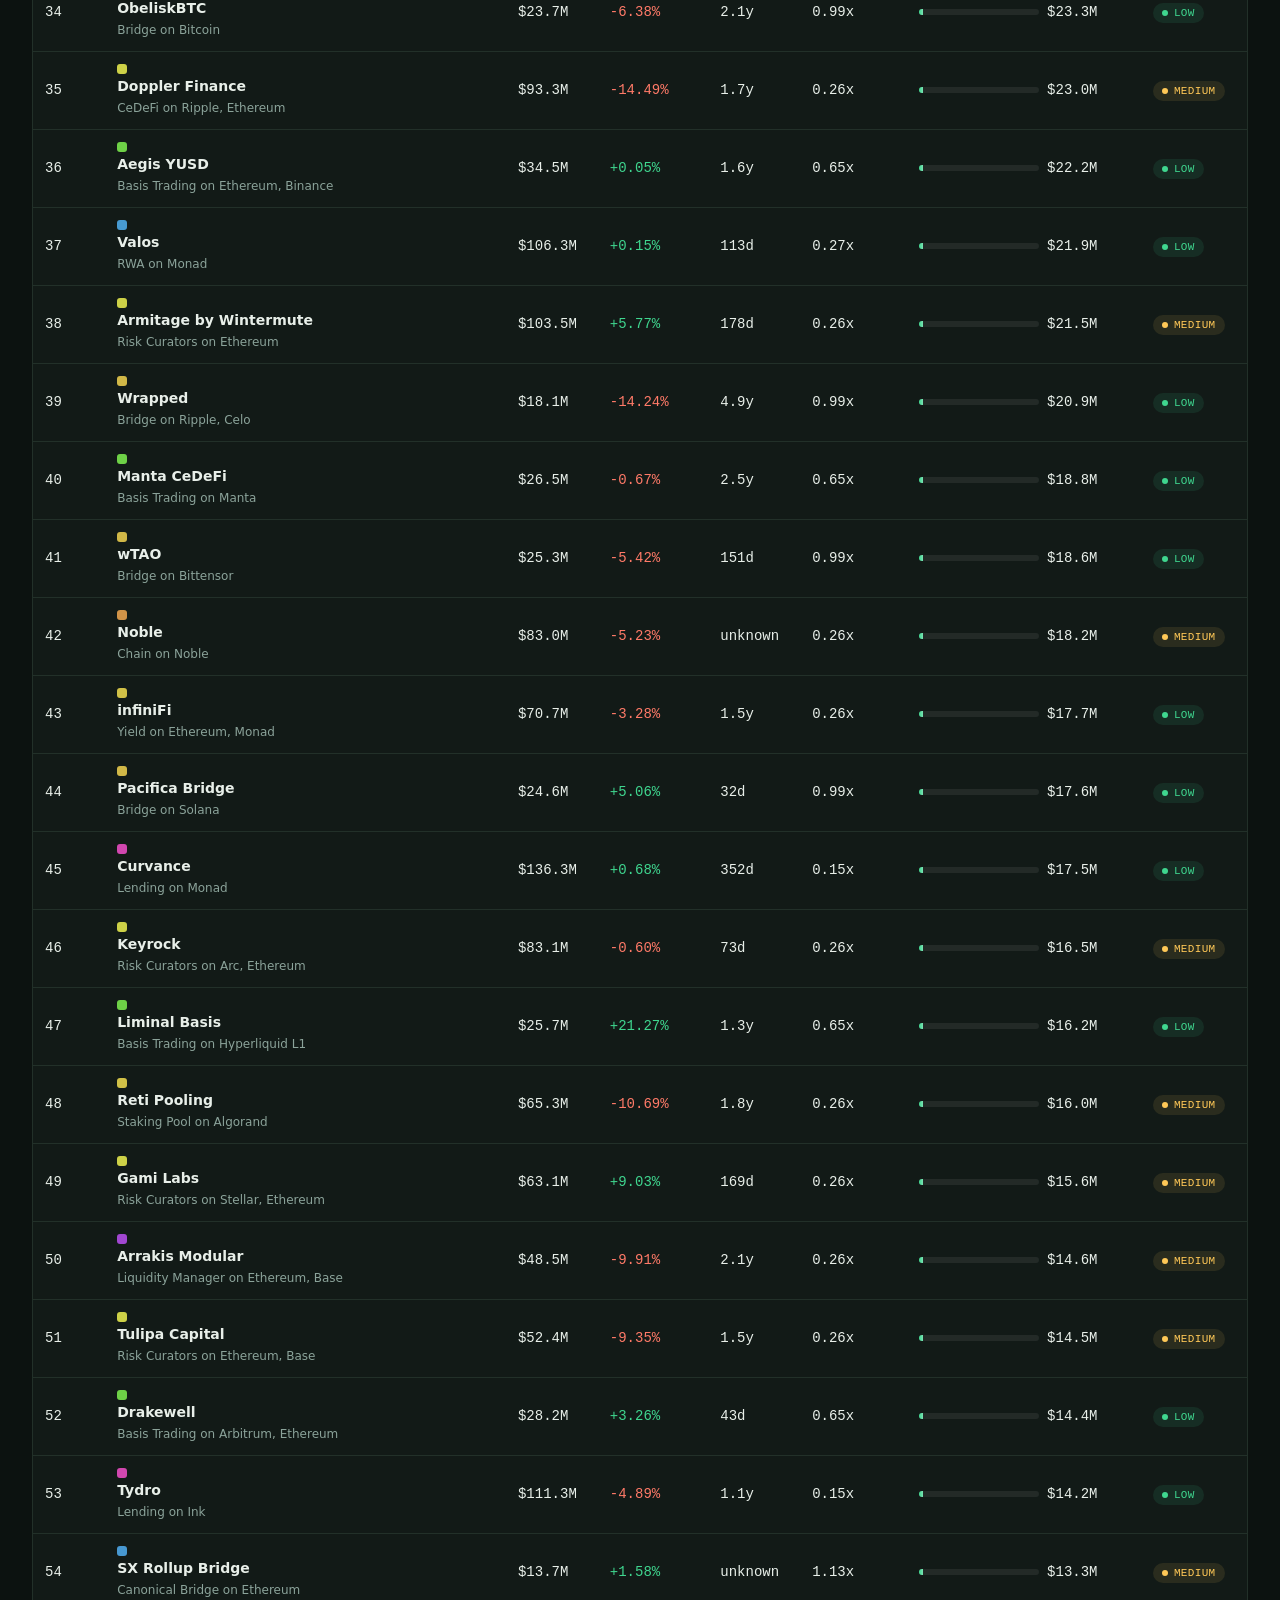
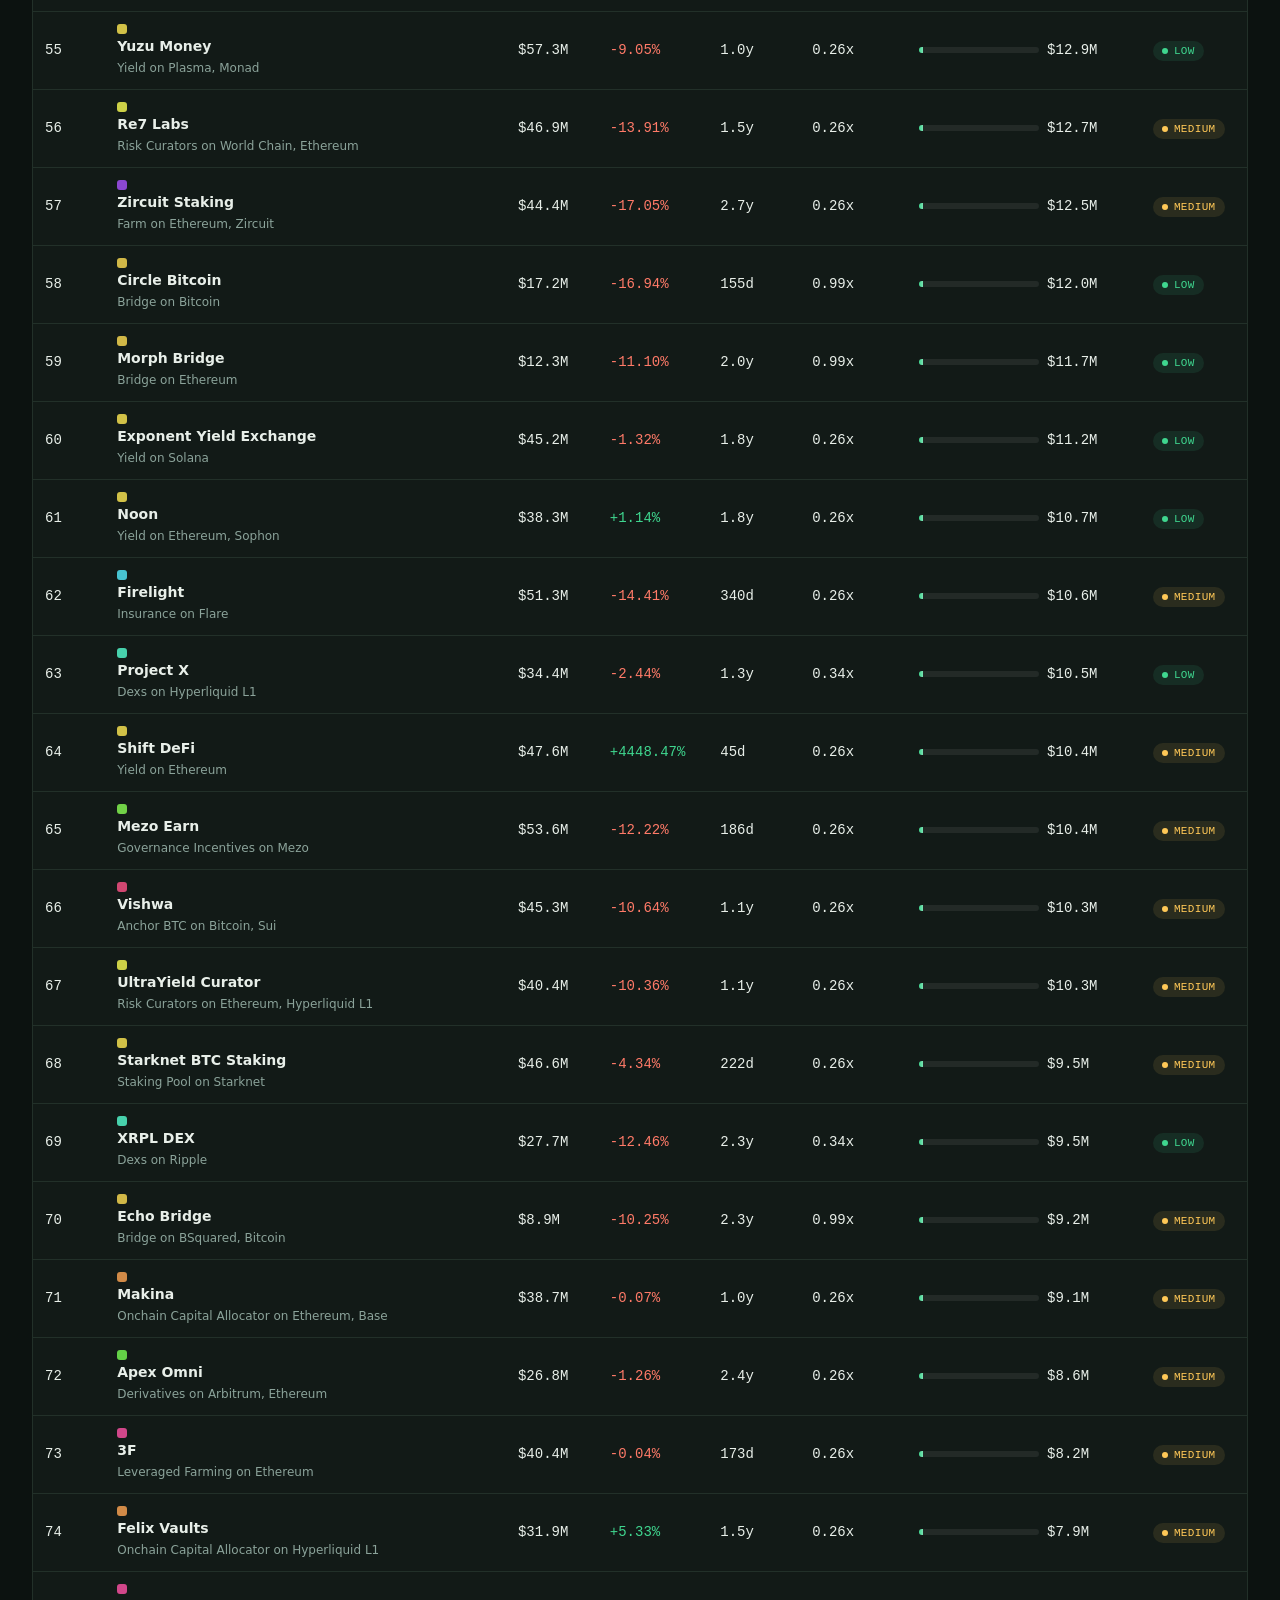
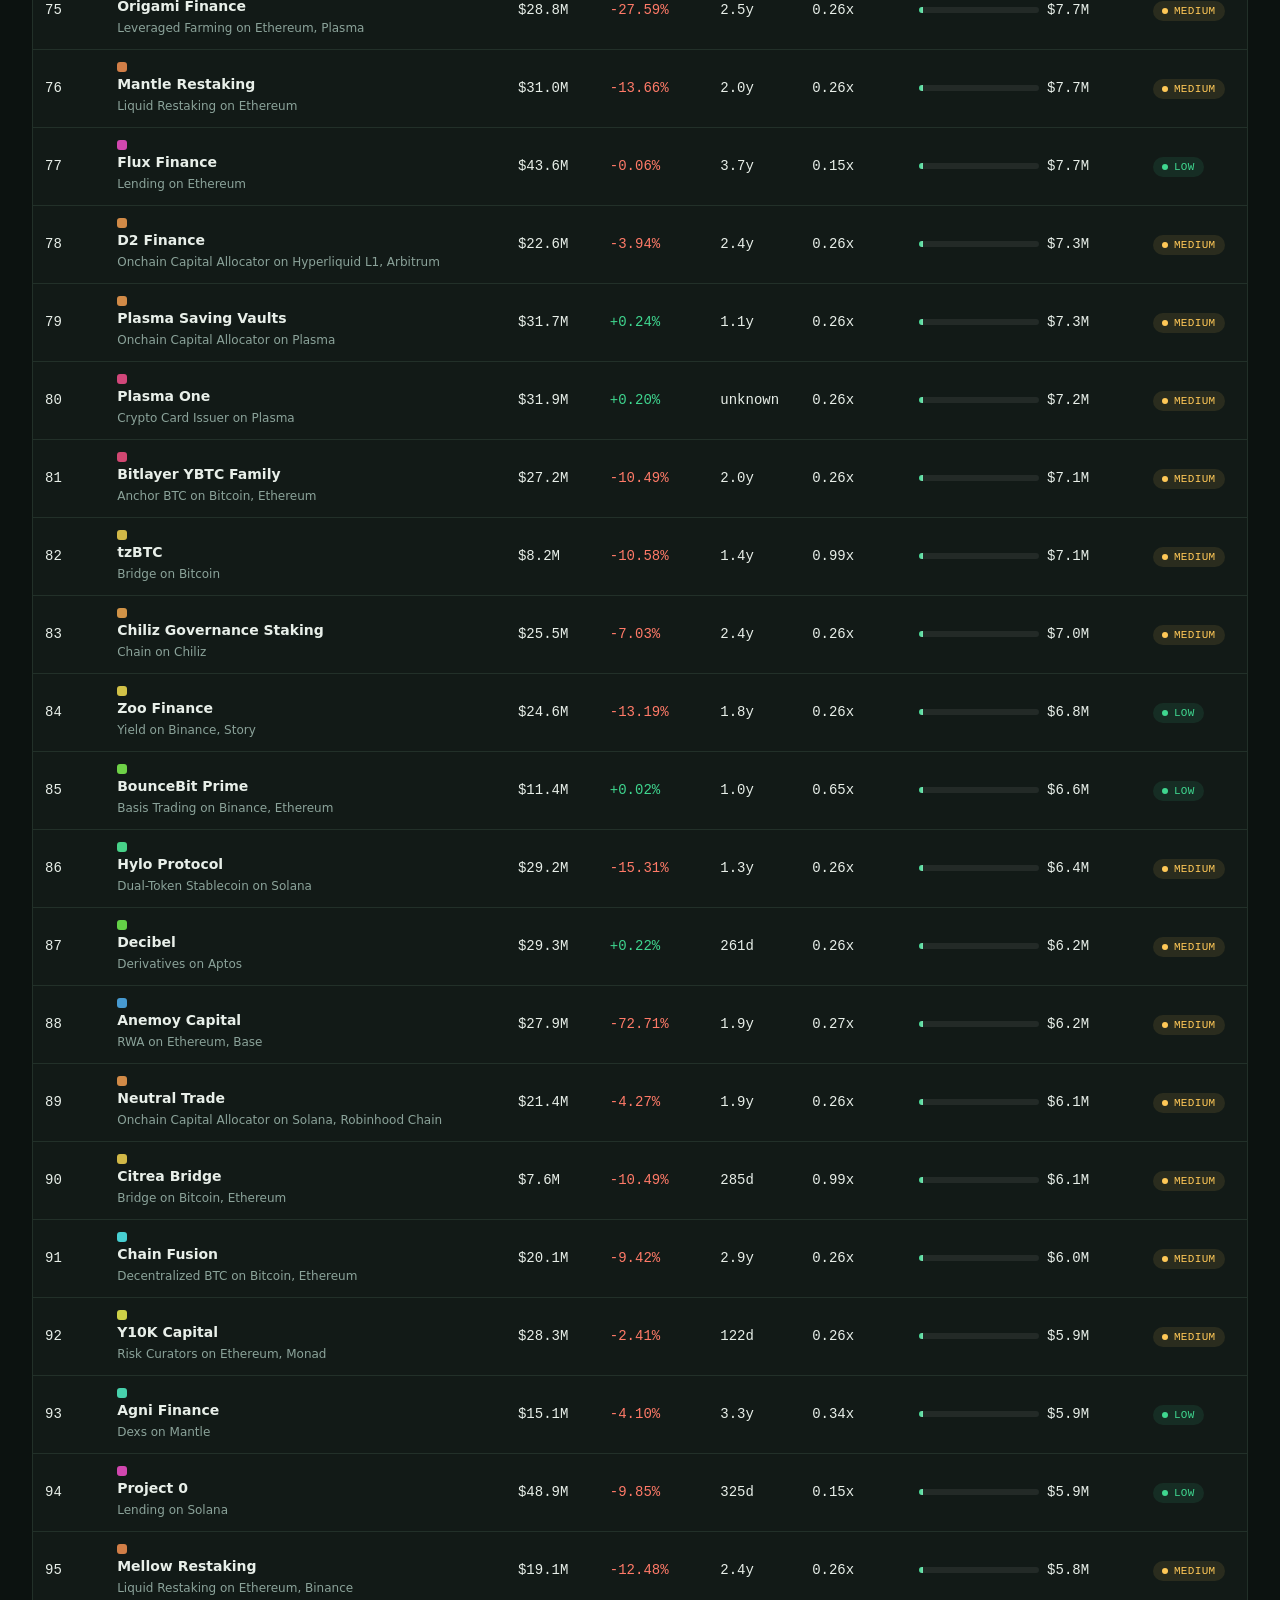
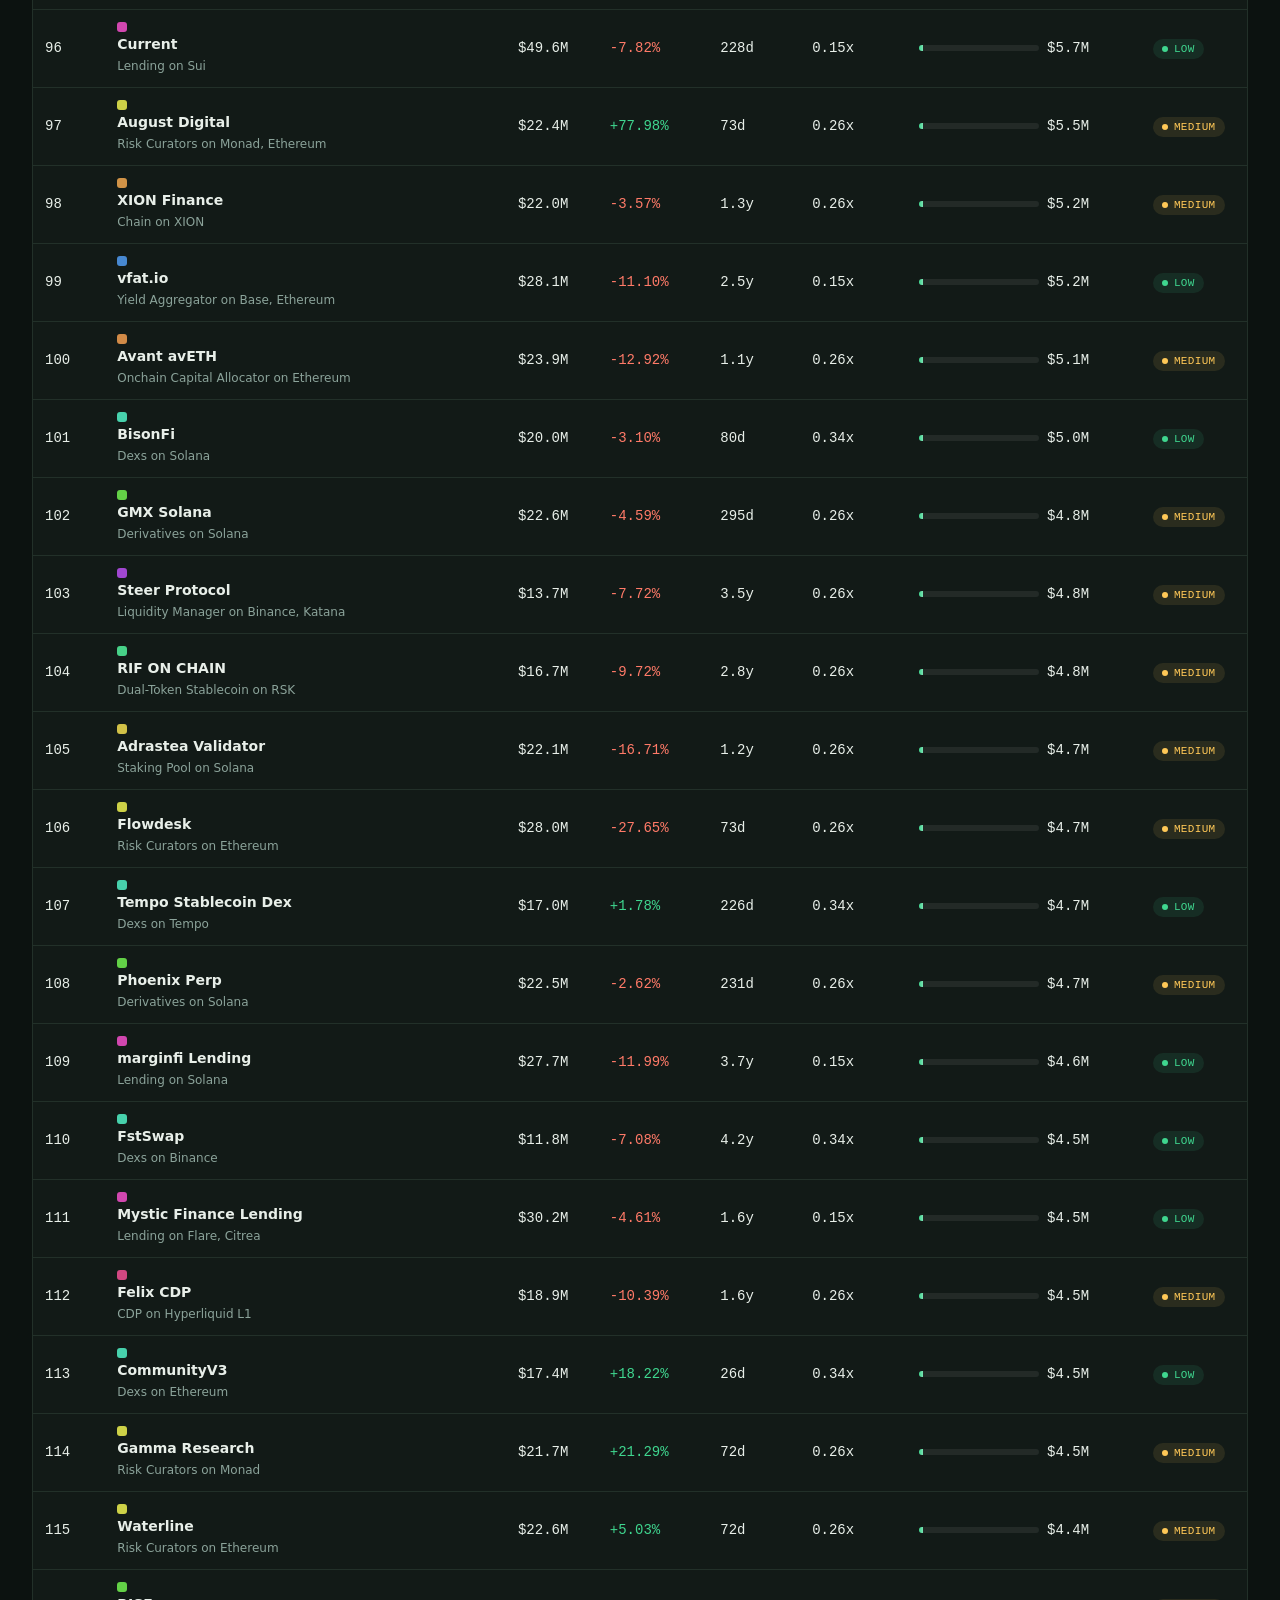
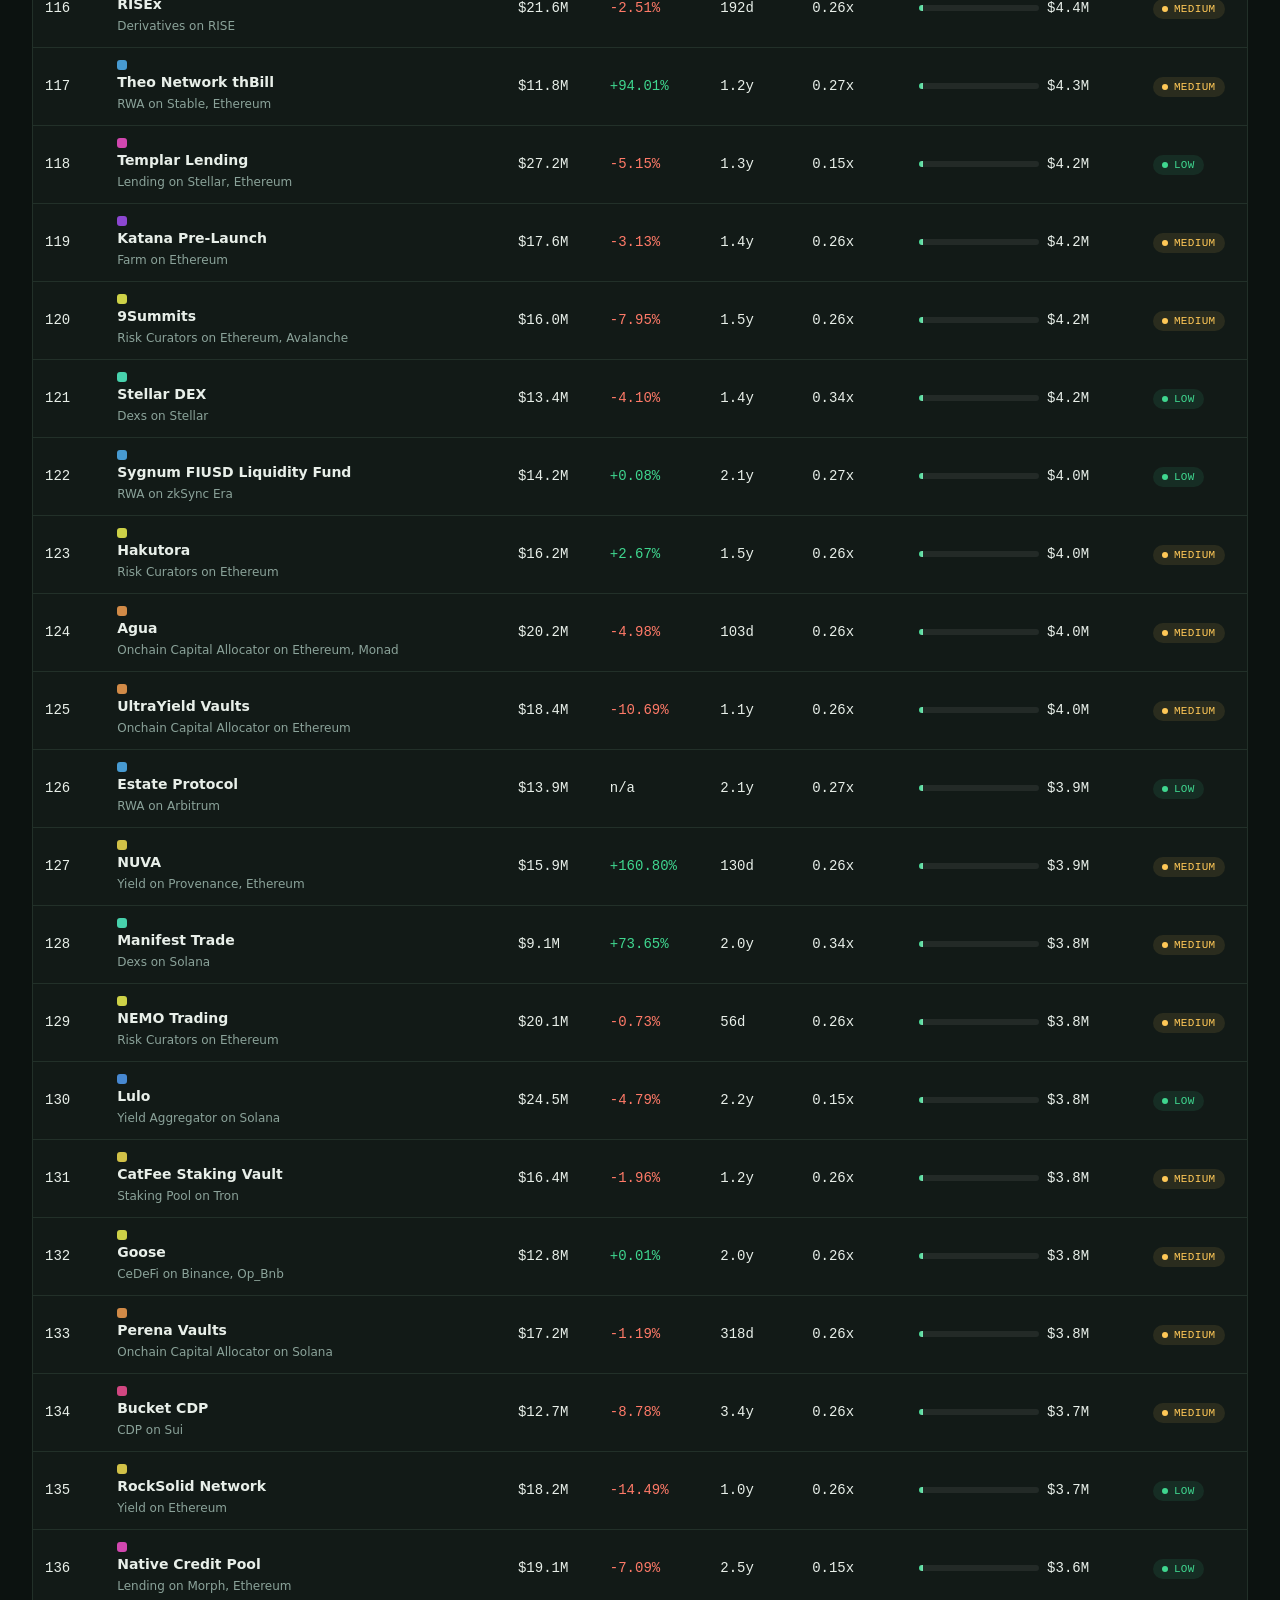
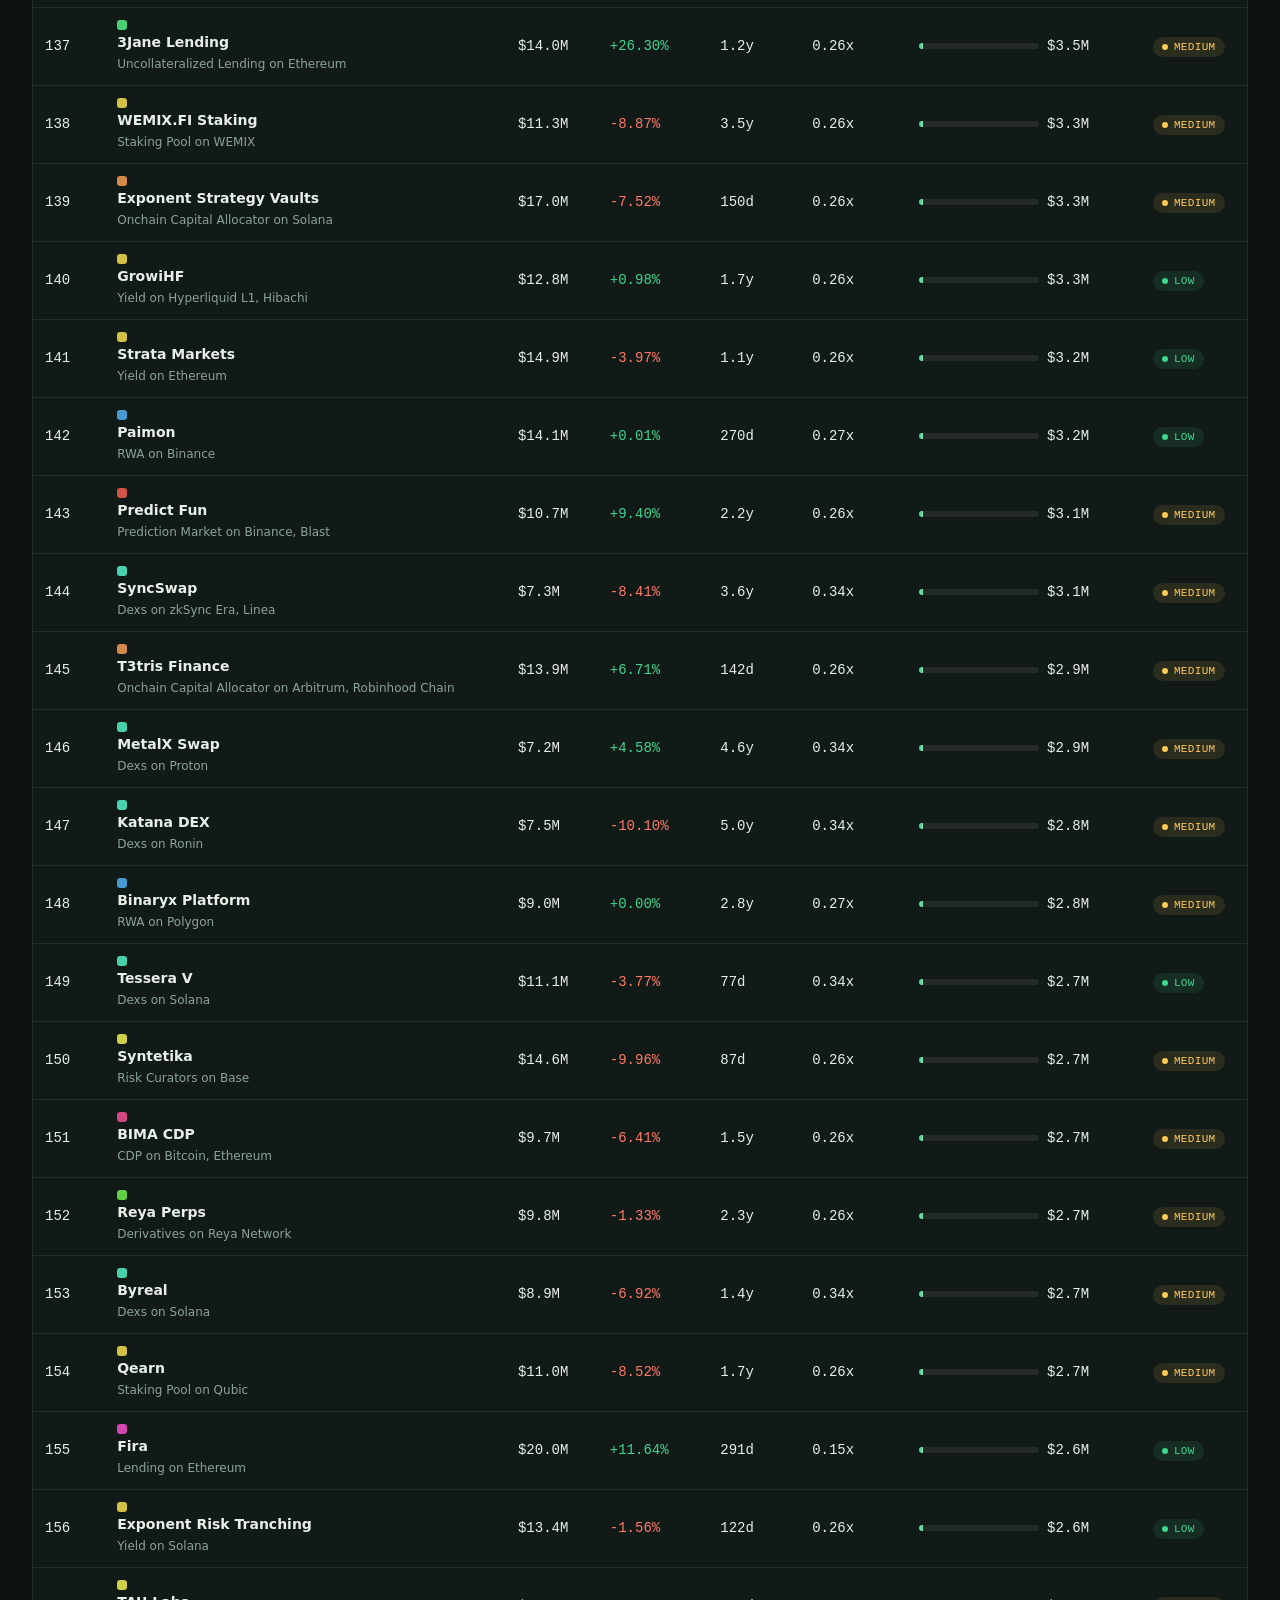
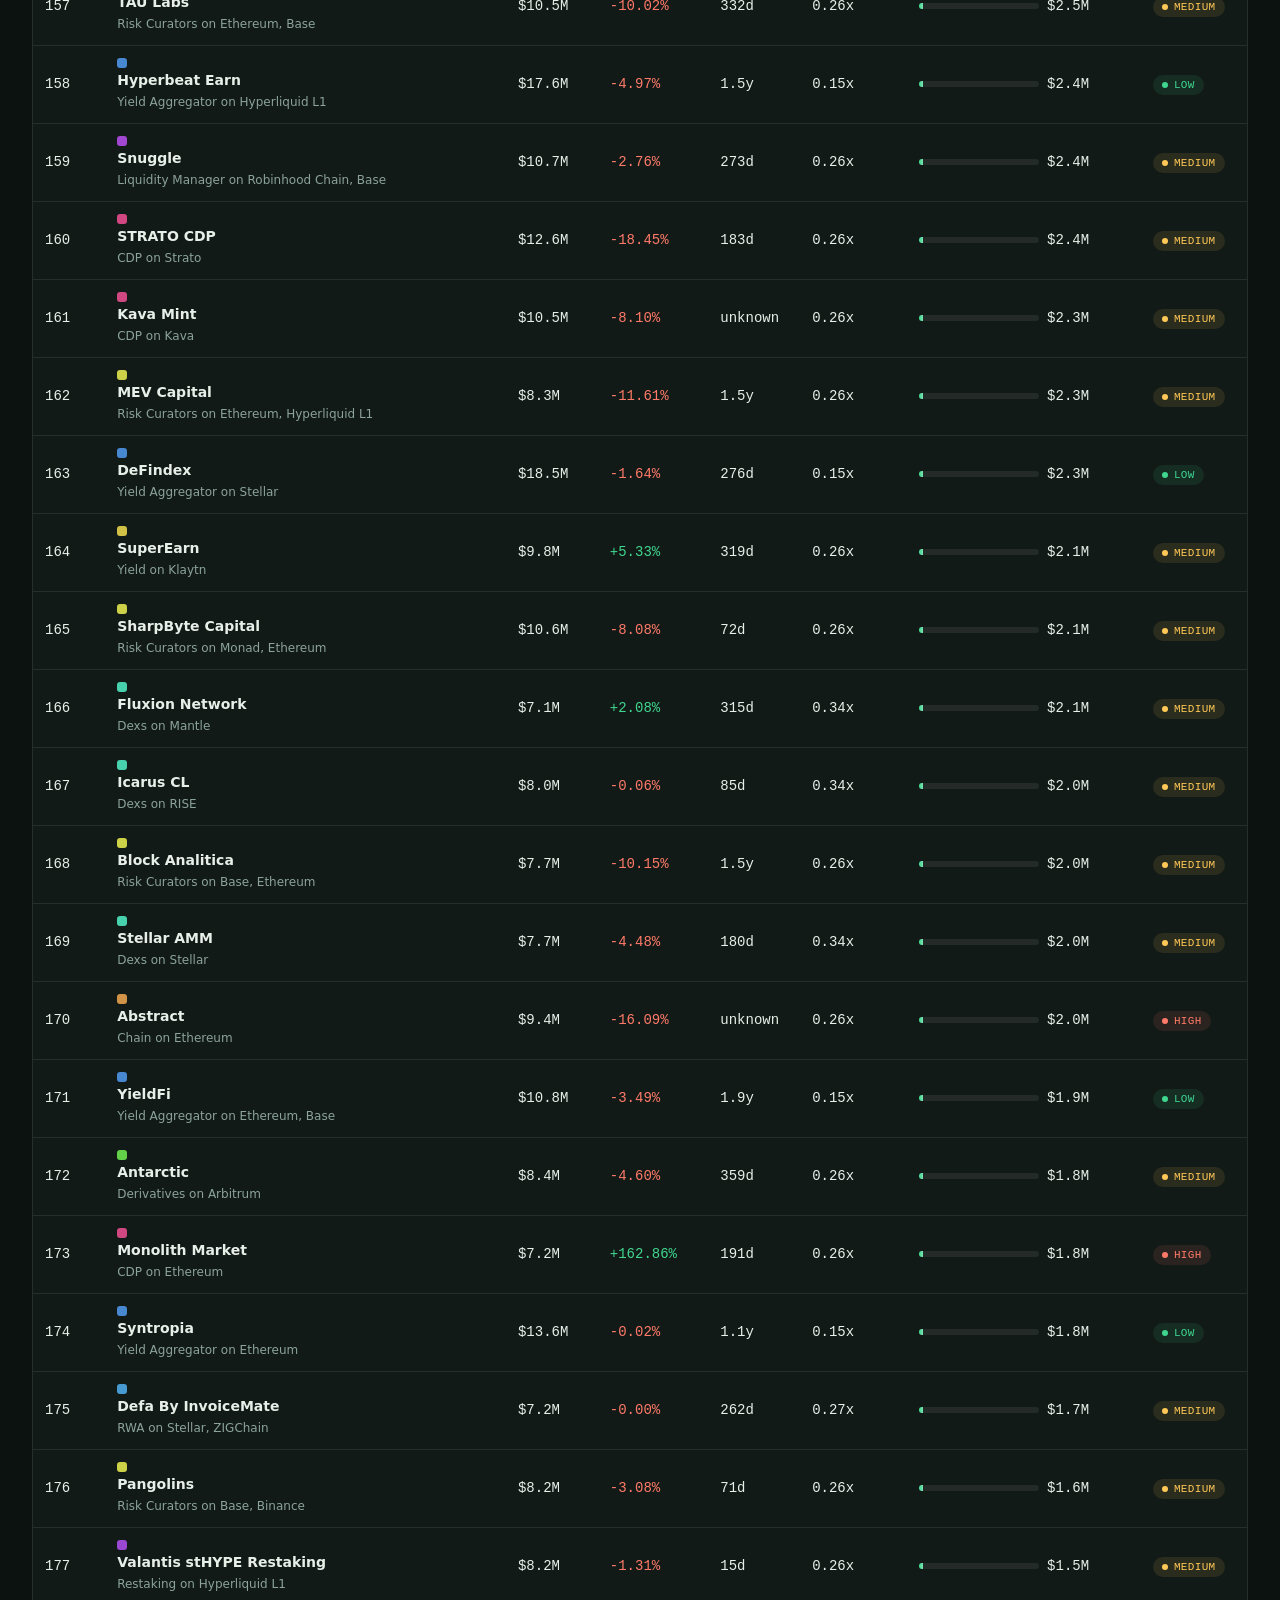
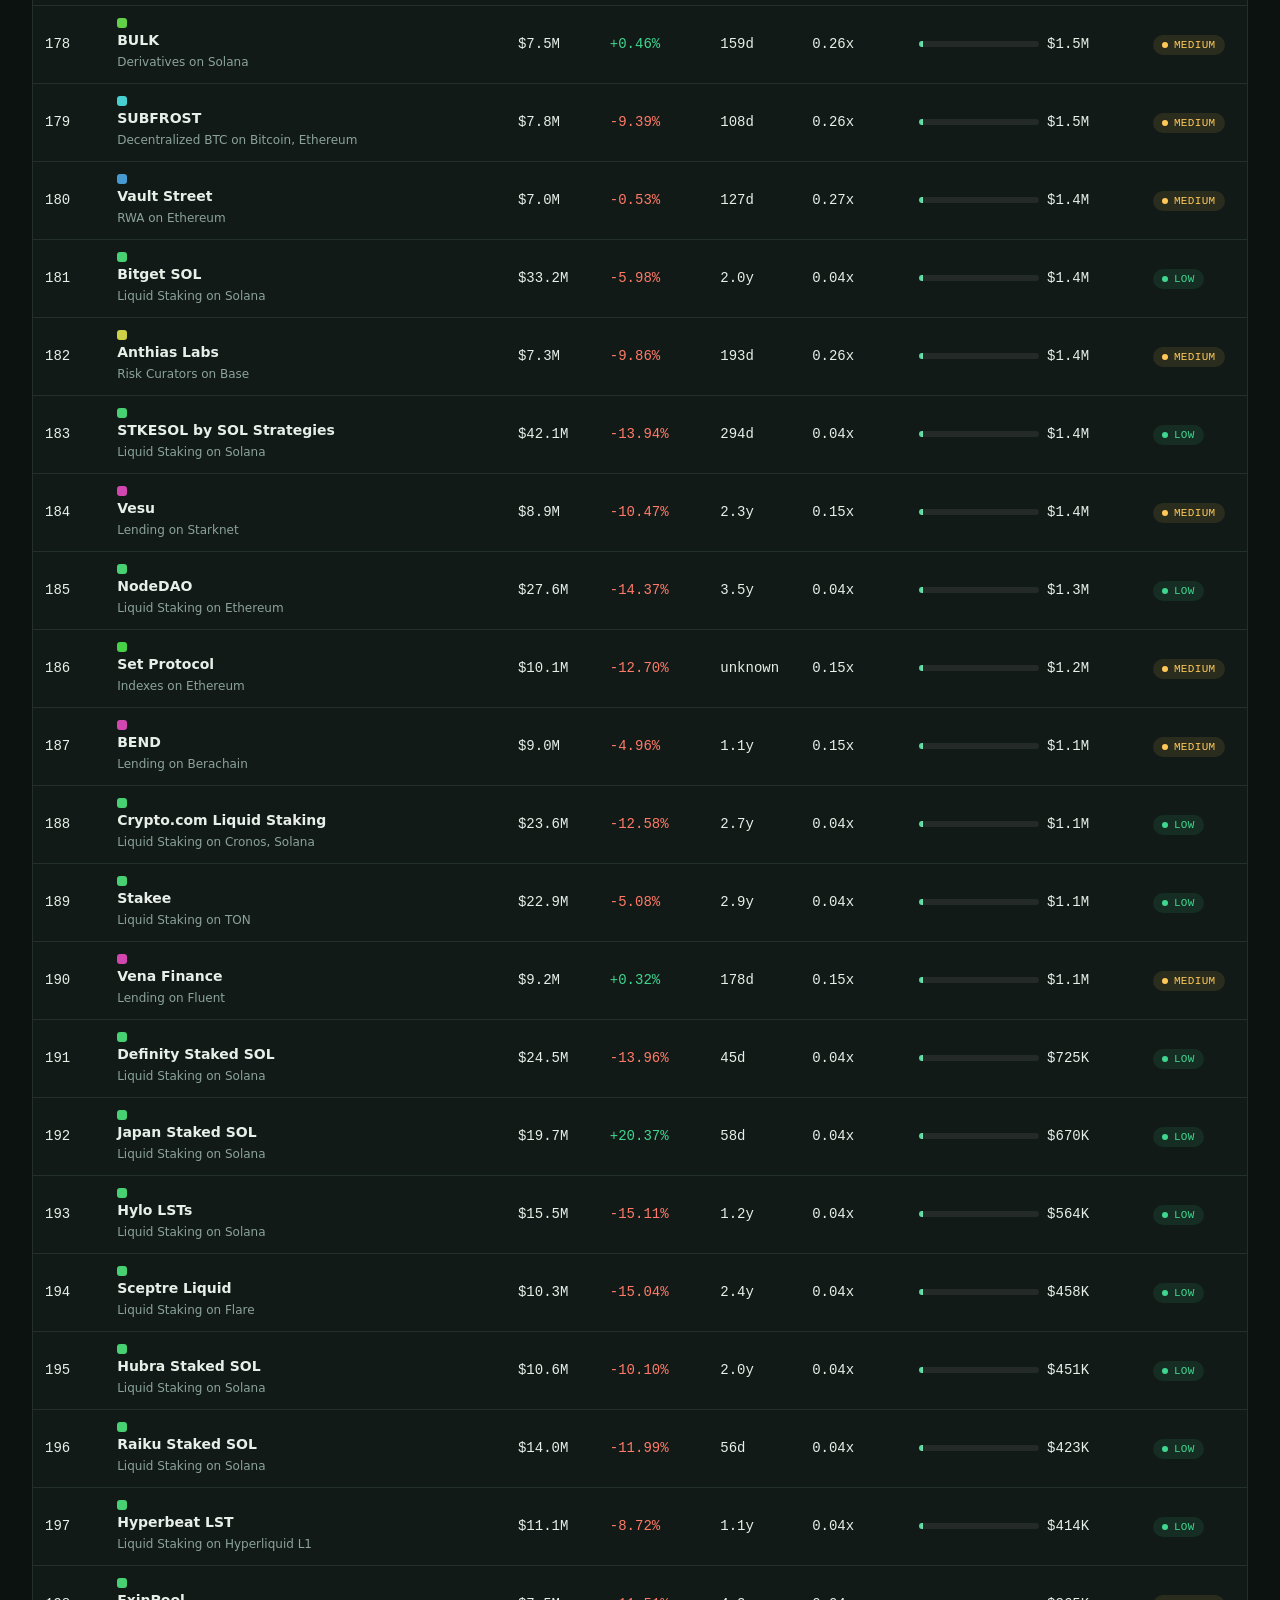
==== commit c391904c: "Comps Radar v3: winsorized category medians, board validation pass, dashboard legend; files rewritte" ====
--- a/out/dashboard/index.html
+++ b/out/dashboard/index.html
@@ -1,4 +1,8 @@
 <!doctype html>
+<!-- Comps Radar — the dashboard's static shell.
+     No framework and no network: this page loads app.css for the theme, then ../data.js
+     (written beside dashboard/ by main.ts) which sets window.RADAR, then app.js which
+     renders the whole board, filters, model panel and detail drawer into #board. -->
 <html lang="en">
 <head>
 <meta charset="utf-8">
@@ -7,8 +11,10 @@
 <link rel="stylesheet" href="app.css">
 </head>
 <body>
+<!-- Skip link for keyboard users; #board is the single render target app.js owns. -->
 <a class="skip" href="#board">Skip to the board</a>
 <main id="board" tabindex="-1" aria-busy="true"></main>
+<!-- ../data.js first (it defines window.RADAR), then app.js (it reads it). -->
 <script src="../data.js"></script>
 <script src="app.js"></script>
 </body>
--- a/out/dashboard/app.css
+++ b/out/dashboard/app.css
@@ -1,6 +1,19 @@
 /* Comps Radar — dark instrument theme. Custom palette, hairline grid, tabular numerals.
    The five palette values, two radii and two families are the whole style; everything else
-   is spacing, a hairline and a type step. */
+   is spacing, a hairline and a type step.
+
+   Sections:
+     1. Design tokens (:root)        — palette, radii, fonts, spacing scale.
+     2. Base & accessibility         — body, headings, focus, skip link.
+     3. Shell, header, lede          — page frame, brand row, headline + fact list.
+     4. Category legend              — the color legend app.js renders under the lede.
+     5. Controls                     — search, category filter, token-status tabs.
+     6. Tables & badges              — board/live tables, implied bars, risk pills.
+     7. Model panel & empty state    — the formula panel and the no-match panel.
+     8. Detail drawer                — the per-protocol dialog.
+     9. Responsive & motion          — small screens and reduced-motion. */
+
+/* 1. Design tokens */
 :root {
   --canvas: #0c1210;
   --surface: #121a17;
@@ -25,6 +38,7 @@
   --step-7: 48px;
 }
 
+/* 2. Base & accessibility */
 * { box-sizing: border-box; }
 html { color-scheme: dark; }
 body {
@@ -51,6 +65,7 @@
 .skip:focus { left: var(--step-4); top: var(--step-4); }
 :focus-visible { outline: 2px solid var(--accent); outline-offset: 2px; }
 
+/* 3. Shell, header, lede */
 .shell { max-width: 1320px; margin: 0 auto; padding: var(--step-5) var(--step-6) var(--step-7); }
 .top {
   display: flex; align-items: flex-start; justify-content: space-between; gap: var(--step-5);
@@ -71,6 +86,13 @@
 .fact b { font-family: var(--font-num); font-size: 15px; font-weight: 500; }
 .fact span { color: var(--muted); font-size: 13px; }
 
+/* 4. Category legend: the swatches match the per-row category dots. */
+.legend { display: flex; flex-wrap: wrap; gap: var(--step-2) var(--step-4); align-items: center; margin: var(--step-2) 0 var(--step-3); }
+.legend-item { display: inline-flex; align-items: center; gap: 6px; font-size: 12px; color: var(--muted); }
+.legend-swatch { width: 10px; height: 10px; border-radius: 3px; display: inline-block; flex: none; }
+.name .legend-swatch { margin-right: 6px; }
+
+/* 5. Controls */
 .controls { display: flex; flex-wrap: wrap; align-items: end; gap: var(--step-3); padding: var(--step-4) 0; border-top: 1px solid var(--border); }
 .field { display: grid; gap: var(--step-1); }
 .field label { color: var(--muted); font-size: 12px; }
@@ -84,6 +106,7 @@
 .tabs button[aria-pressed="true"] { background: var(--accent); color: #0c1210; }
 .count { margin-left: auto; color: var(--muted); font-size: 13px; align-self: center; }
 
+/* 6. Tables & badges */
 .panel { background: var(--surface); border: 1px solid var(--border); border-radius: var(--radius-panel); overflow: hidden; }
 .table-wrap { overflow-x: auto; }
 table { width: 100%; border-collapse: collapse; font-size: 14px; }
@@ -111,6 +134,7 @@
 .status { display: inline-flex; align-items: center; gap: 6px; color: var(--muted); font-size: 12px; white-space: nowrap; }
 .status::before { content: ""; width: 6px; height: 6px; border-radius: 50%; background: var(--accent); }
 
+/* 7. Model panel & empty state */
 .model { margin-top: var(--step-4); padding: var(--step-5); display: grid; gap: var(--step-3); }
 .formula { font-family: var(--font-num); font-size: 13px; line-height: 1.7; color: var(--muted); overflow-wrap: anywhere; }
 .empty { padding: var(--step-7) var(--step-5); text-align: center; display: grid; gap: var(--step-3); justify-items: center; }
@@ -118,6 +142,7 @@
 .button { min-height: 36px; padding: 0 var(--step-4); border: 1px solid var(--border); border-radius: var(--radius-control); background: var(--surface); color: var(--ink); }
 .button.primary { background: var(--accent); border-color: var(--accent); color: #0c1210; }
 
+/* 8. Detail drawer */
 .detail {
   position: fixed; top: 0; right: 0; bottom: 0; width: min(520px, 92vw); z-index: 10;
   background: var(--surface); border-left: 1px solid var(--border); padding: var(--step-5);
@@ -142,6 +167,7 @@
 .steps b { display: block; font-weight: 500; }
 .cost { color: var(--muted); font-size: 12px; font-family: var(--font-num); }
 
+/* 9. Responsive & motion */
 @media (max-width: 900px) {
   .shell { padding: var(--step-4); }
   .lede { grid-template-columns: 1fr; gap: var(--step-4); }
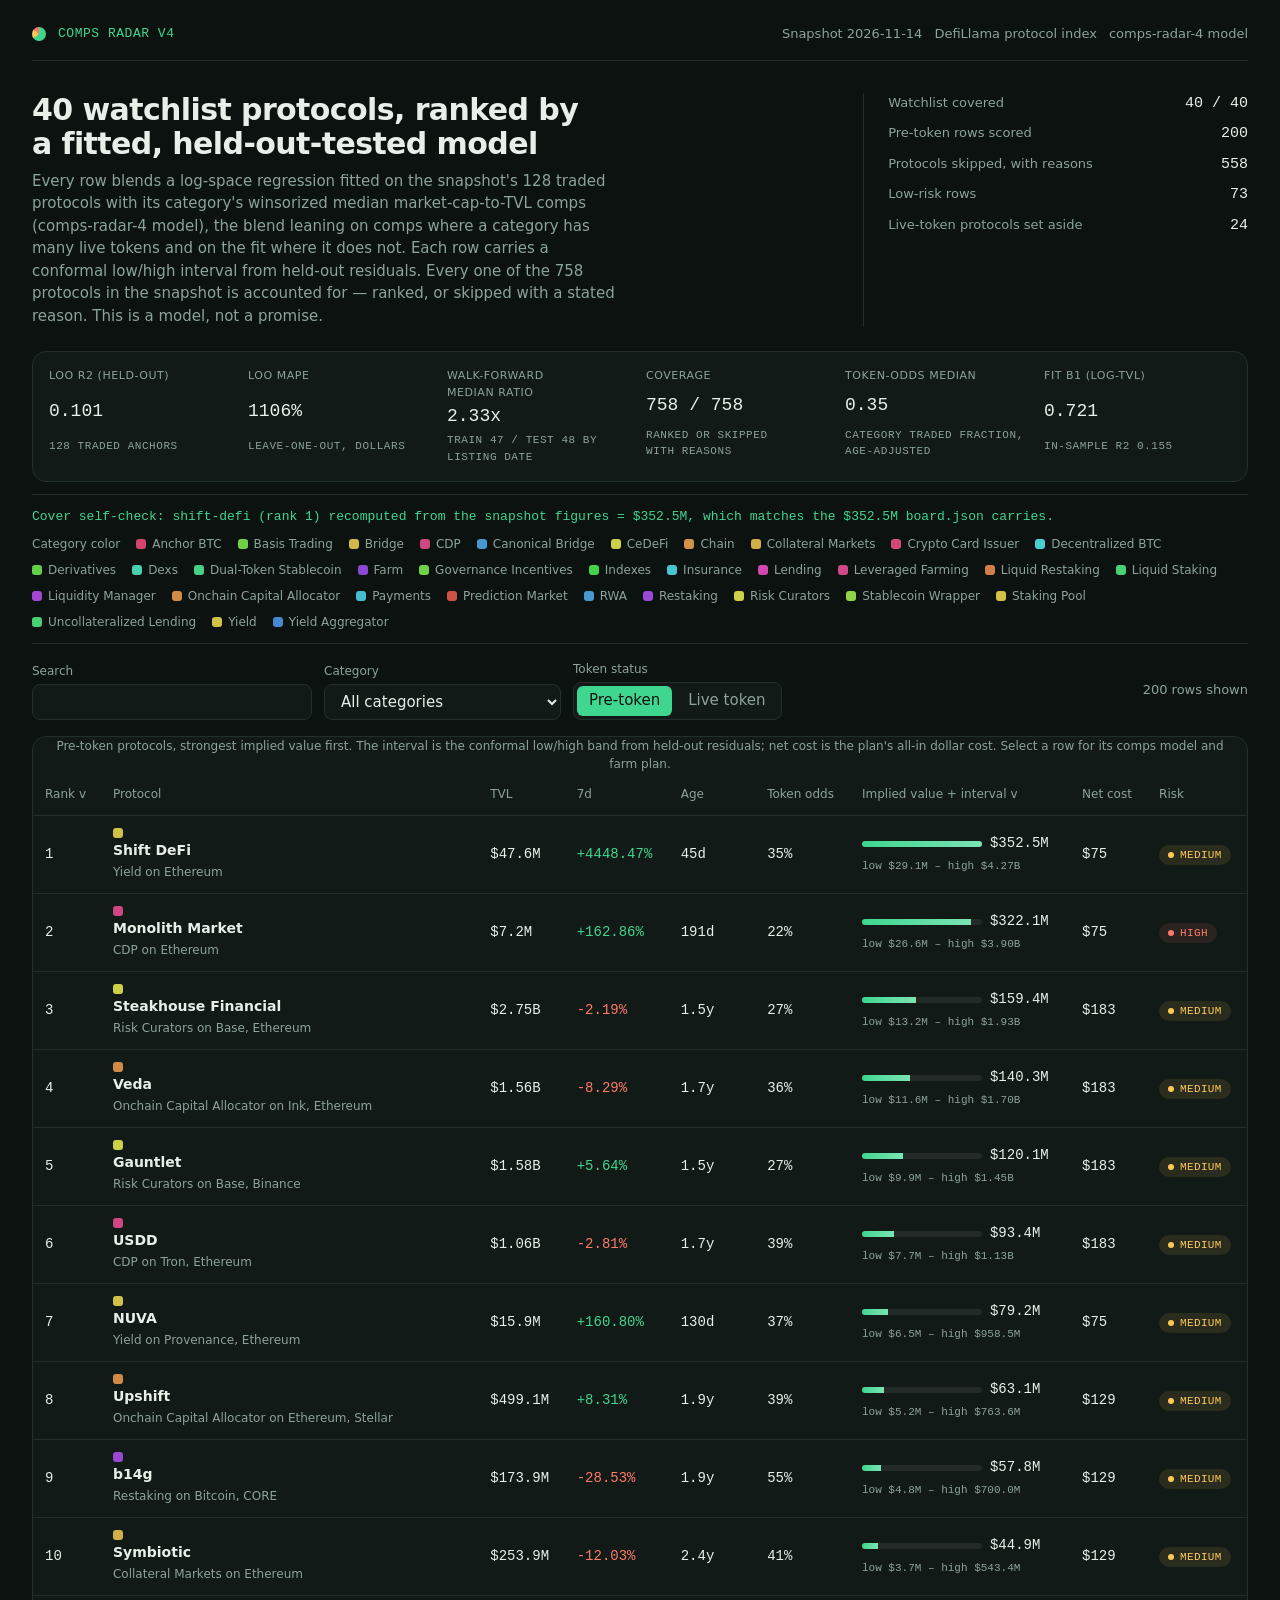
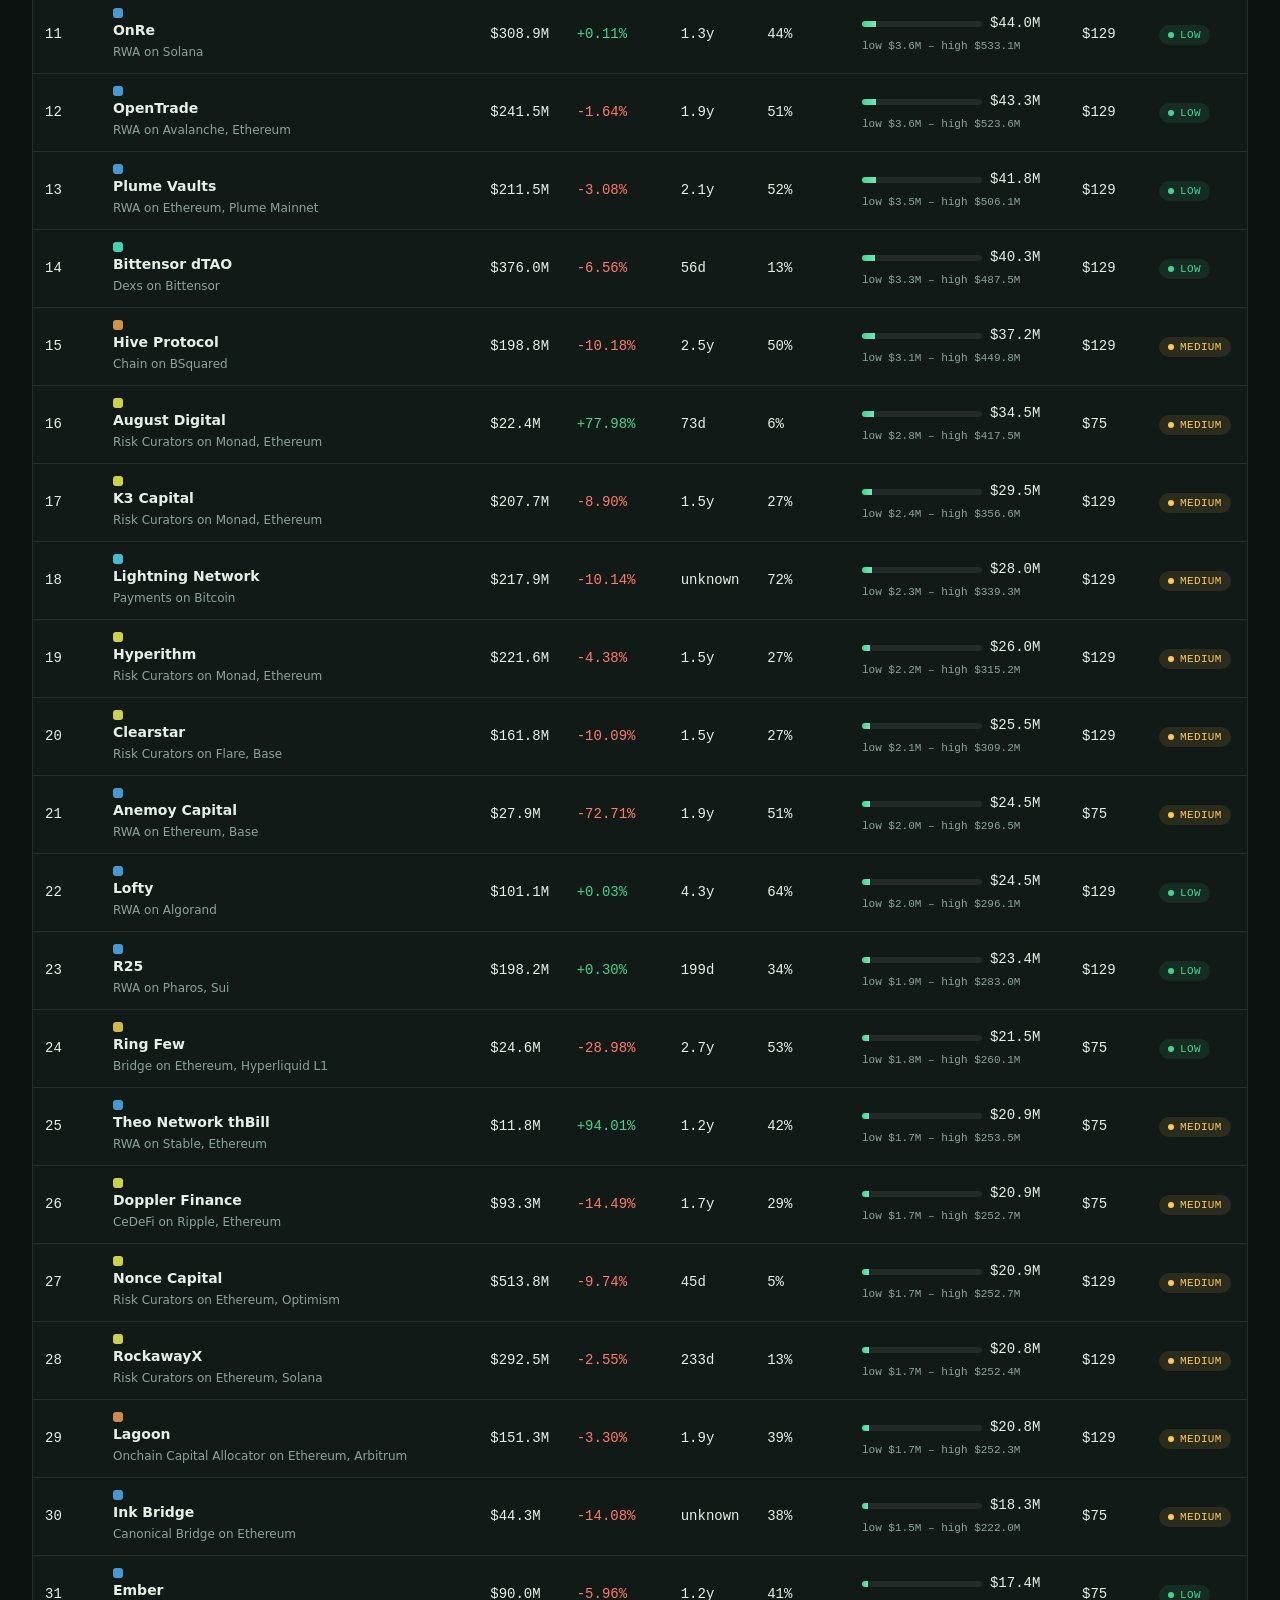
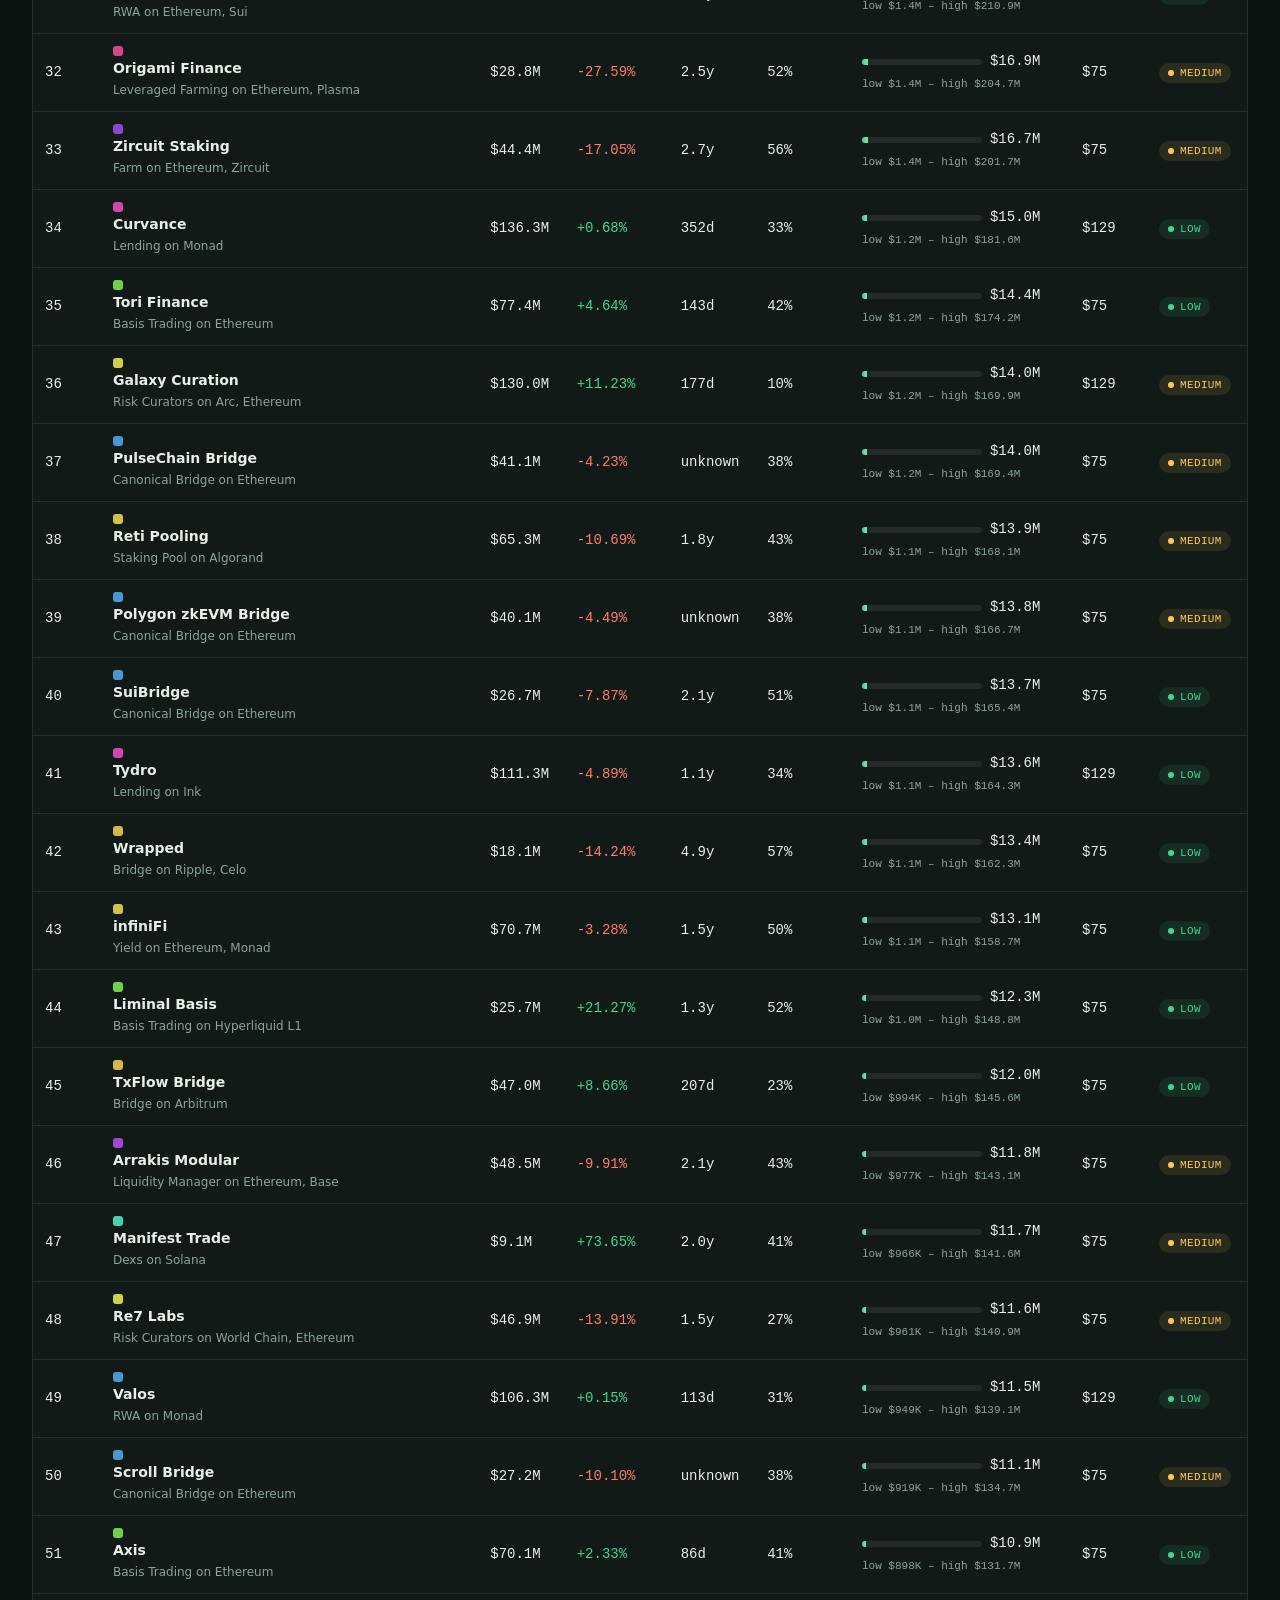
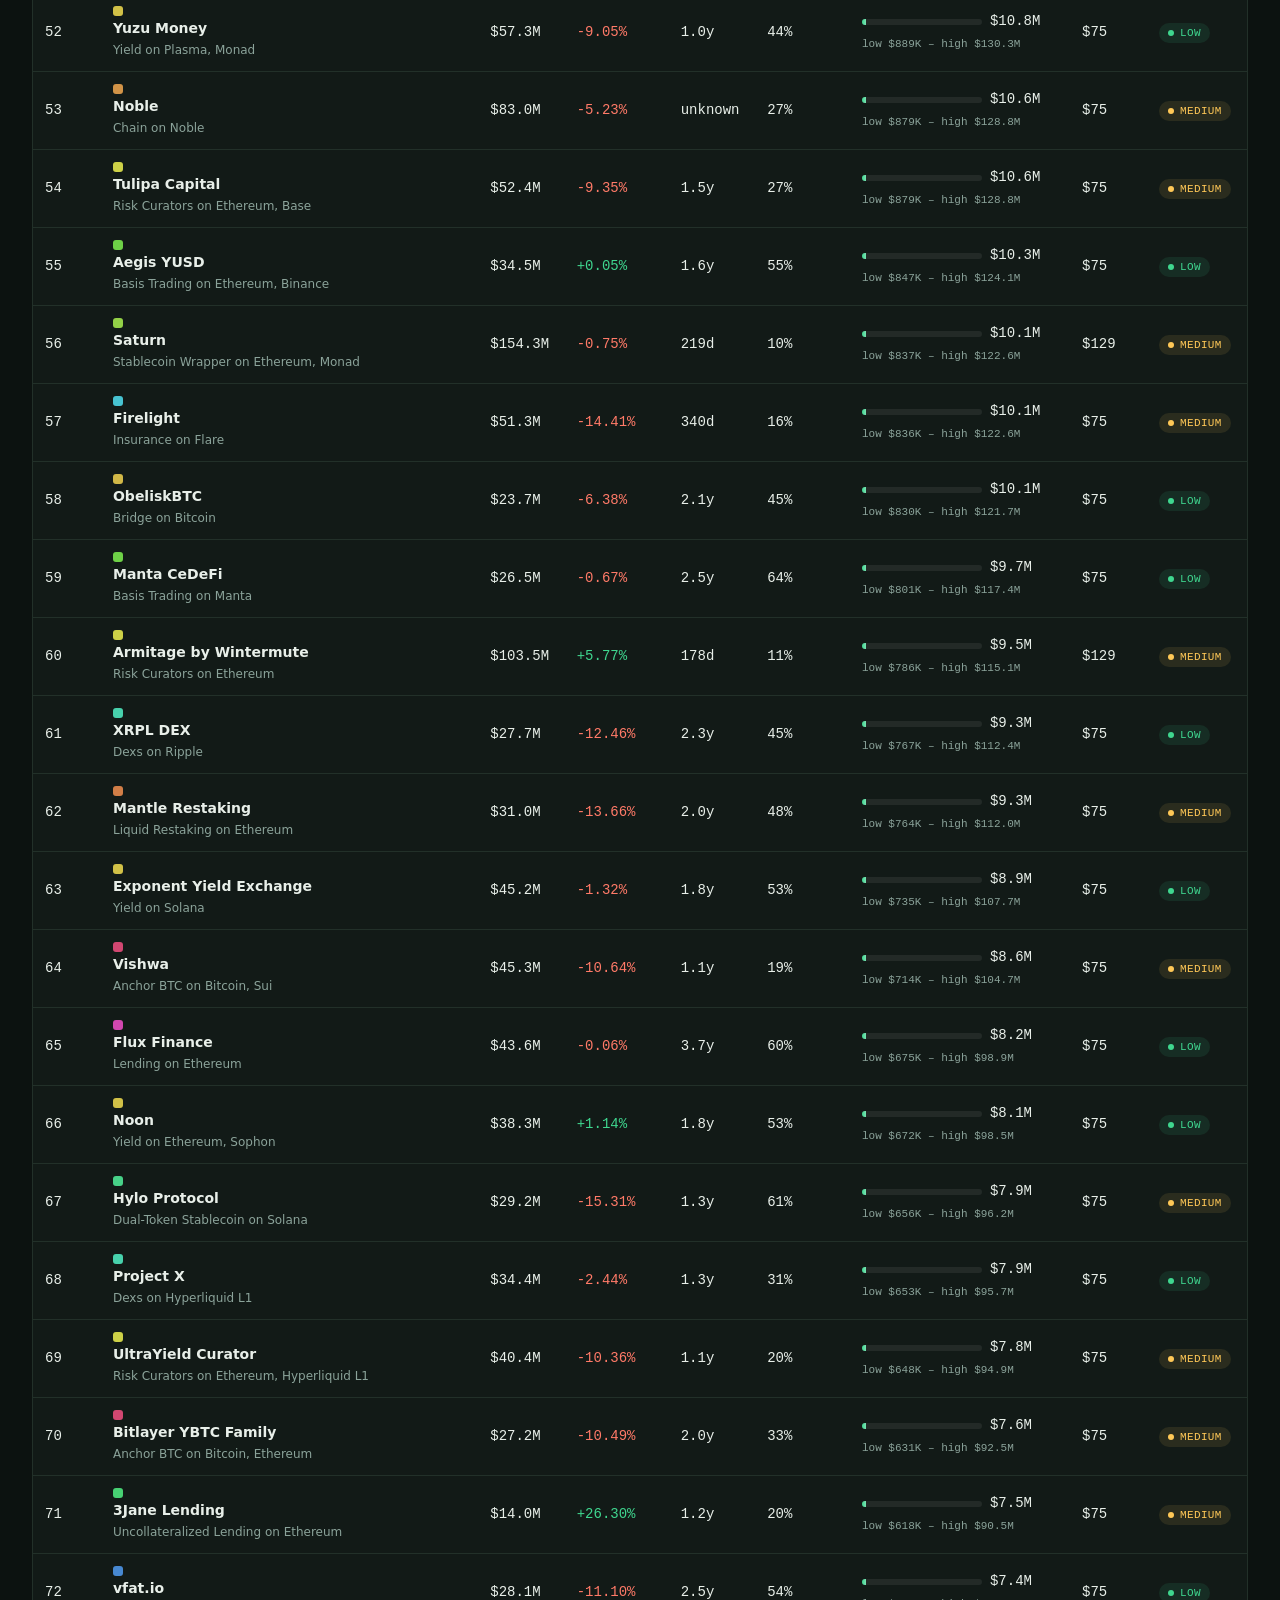
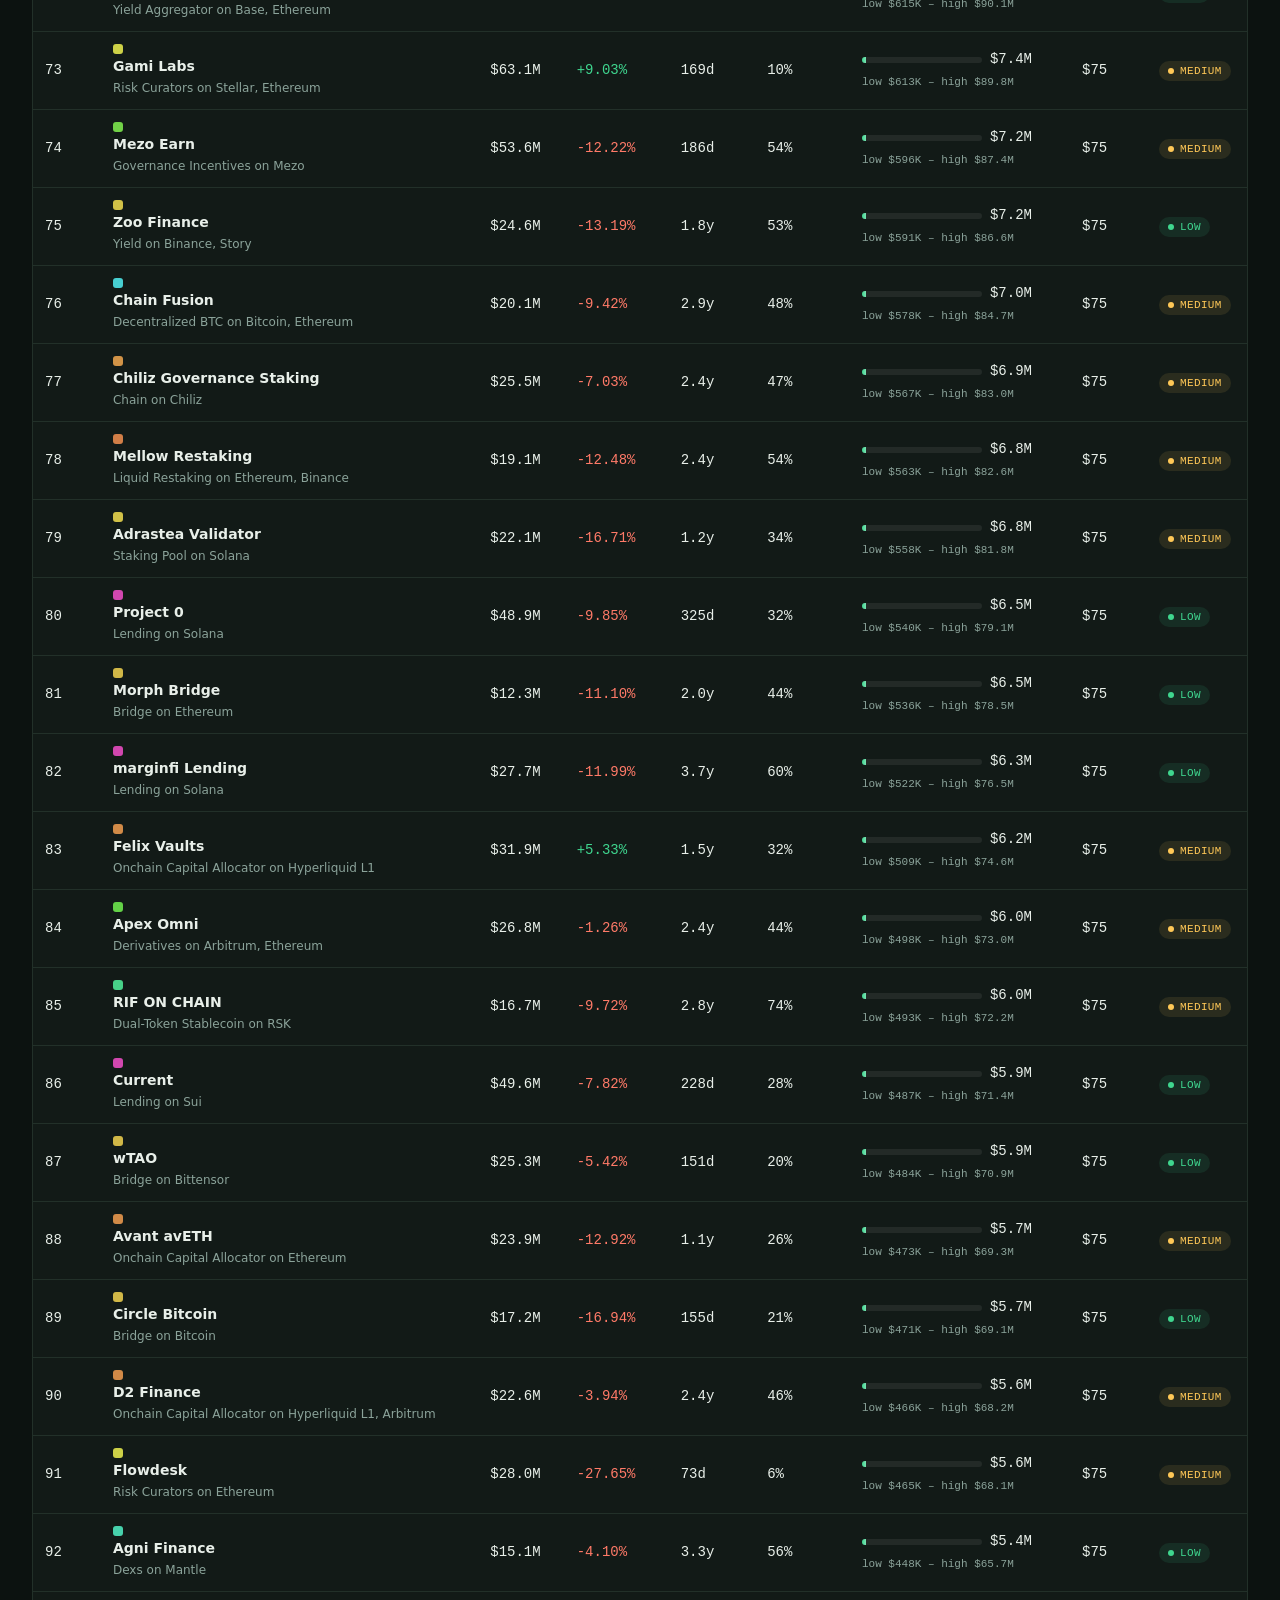
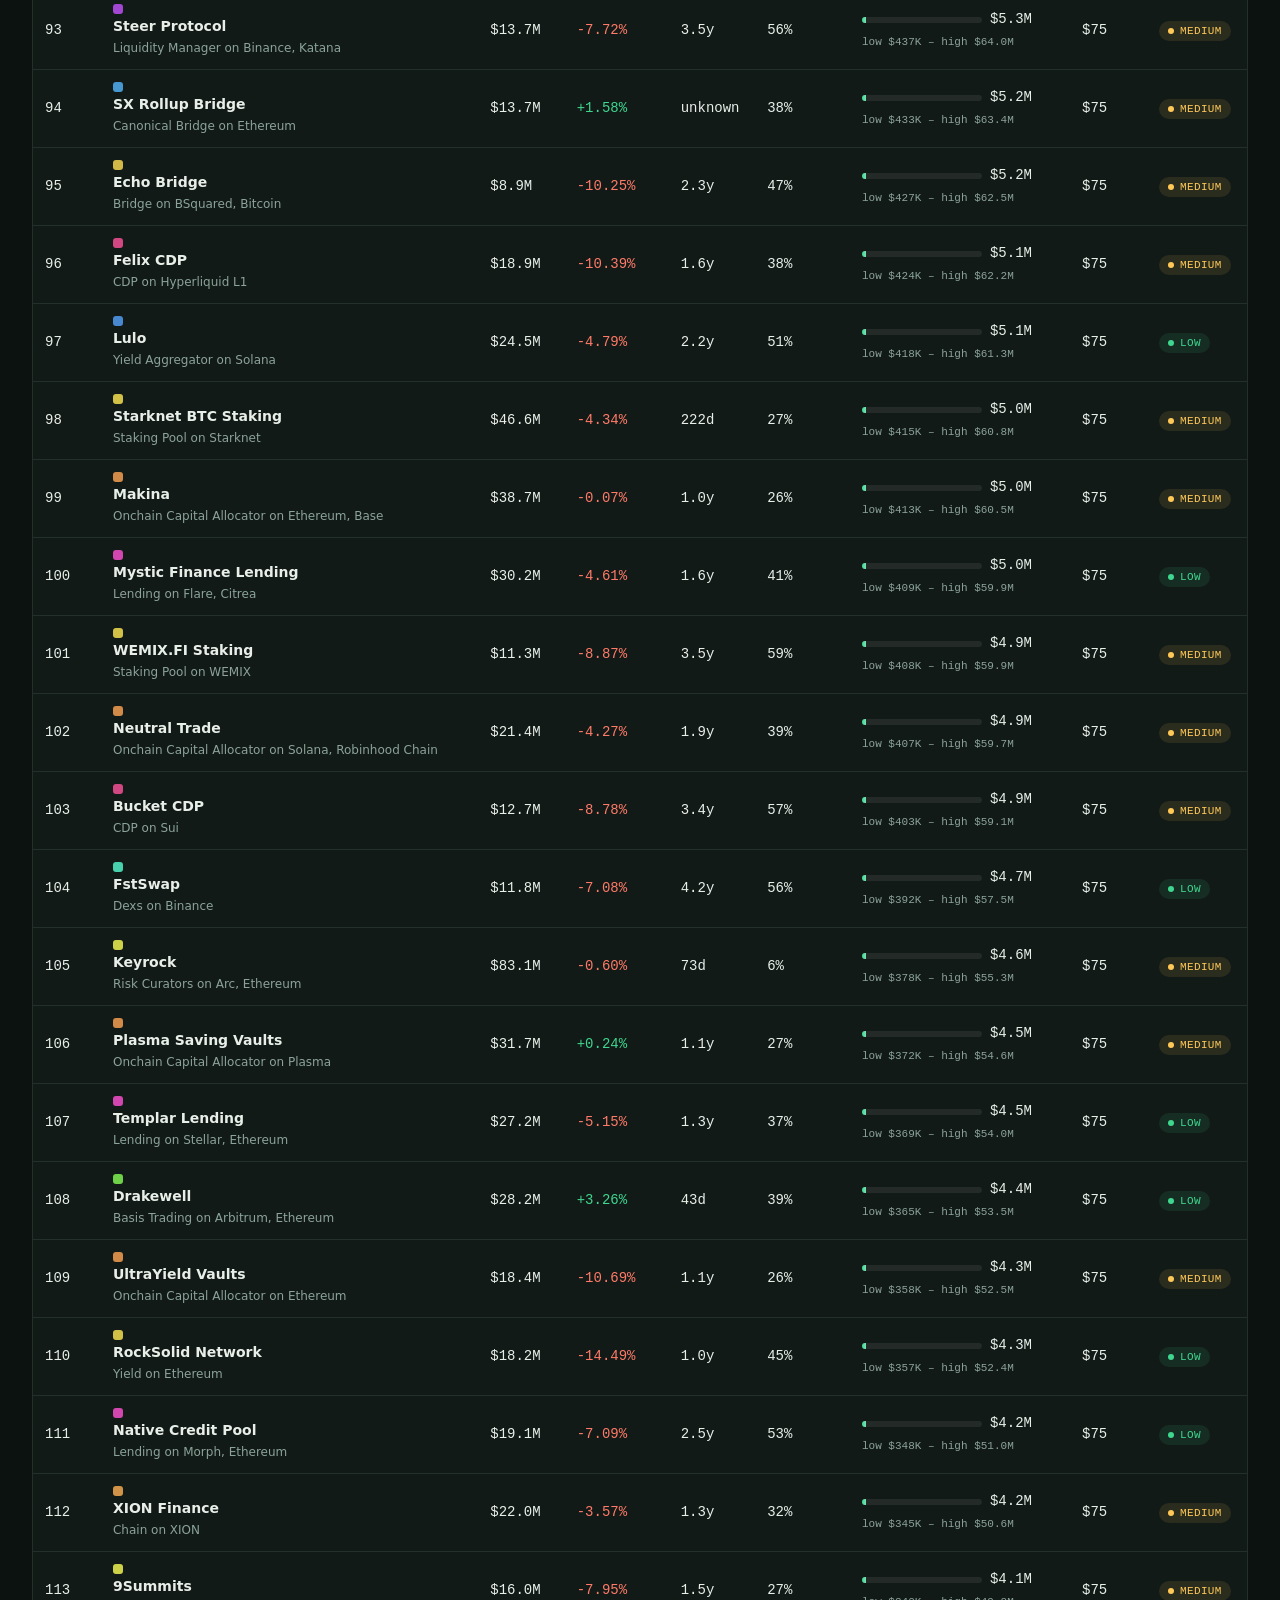
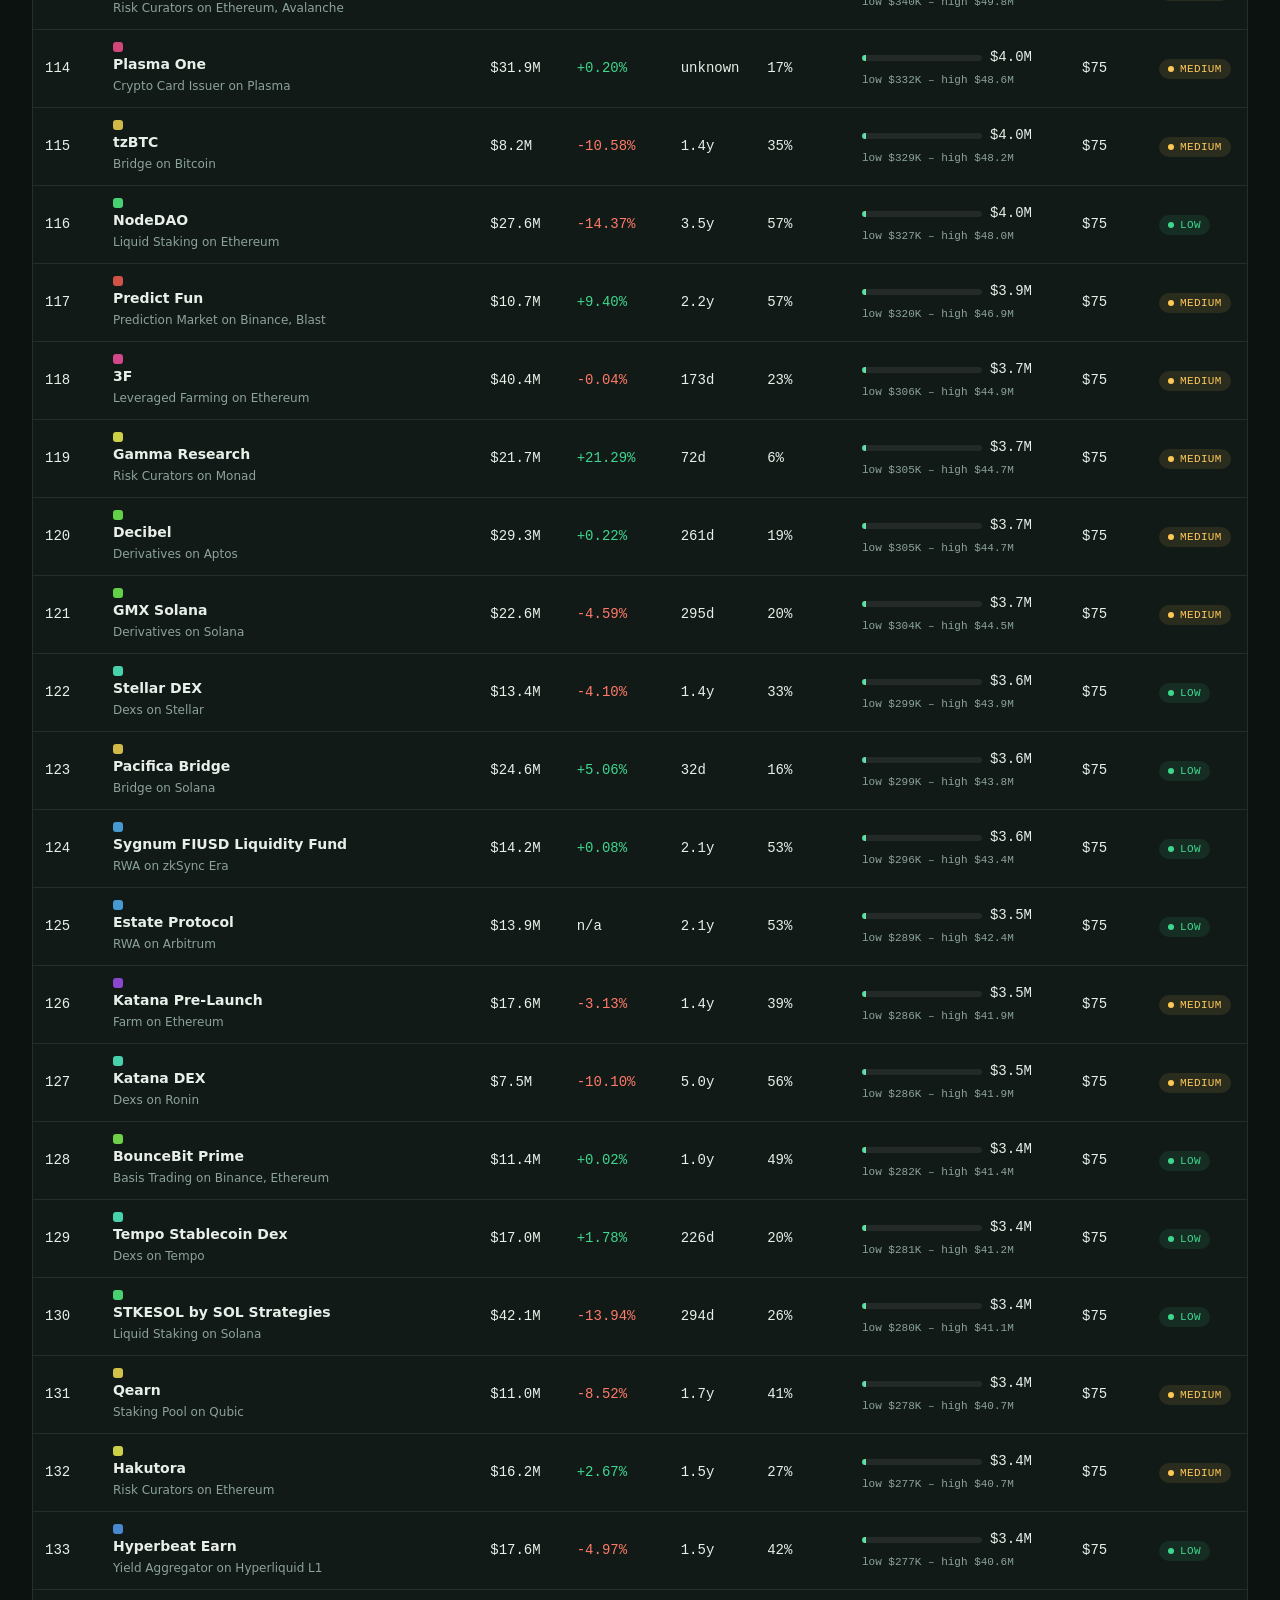
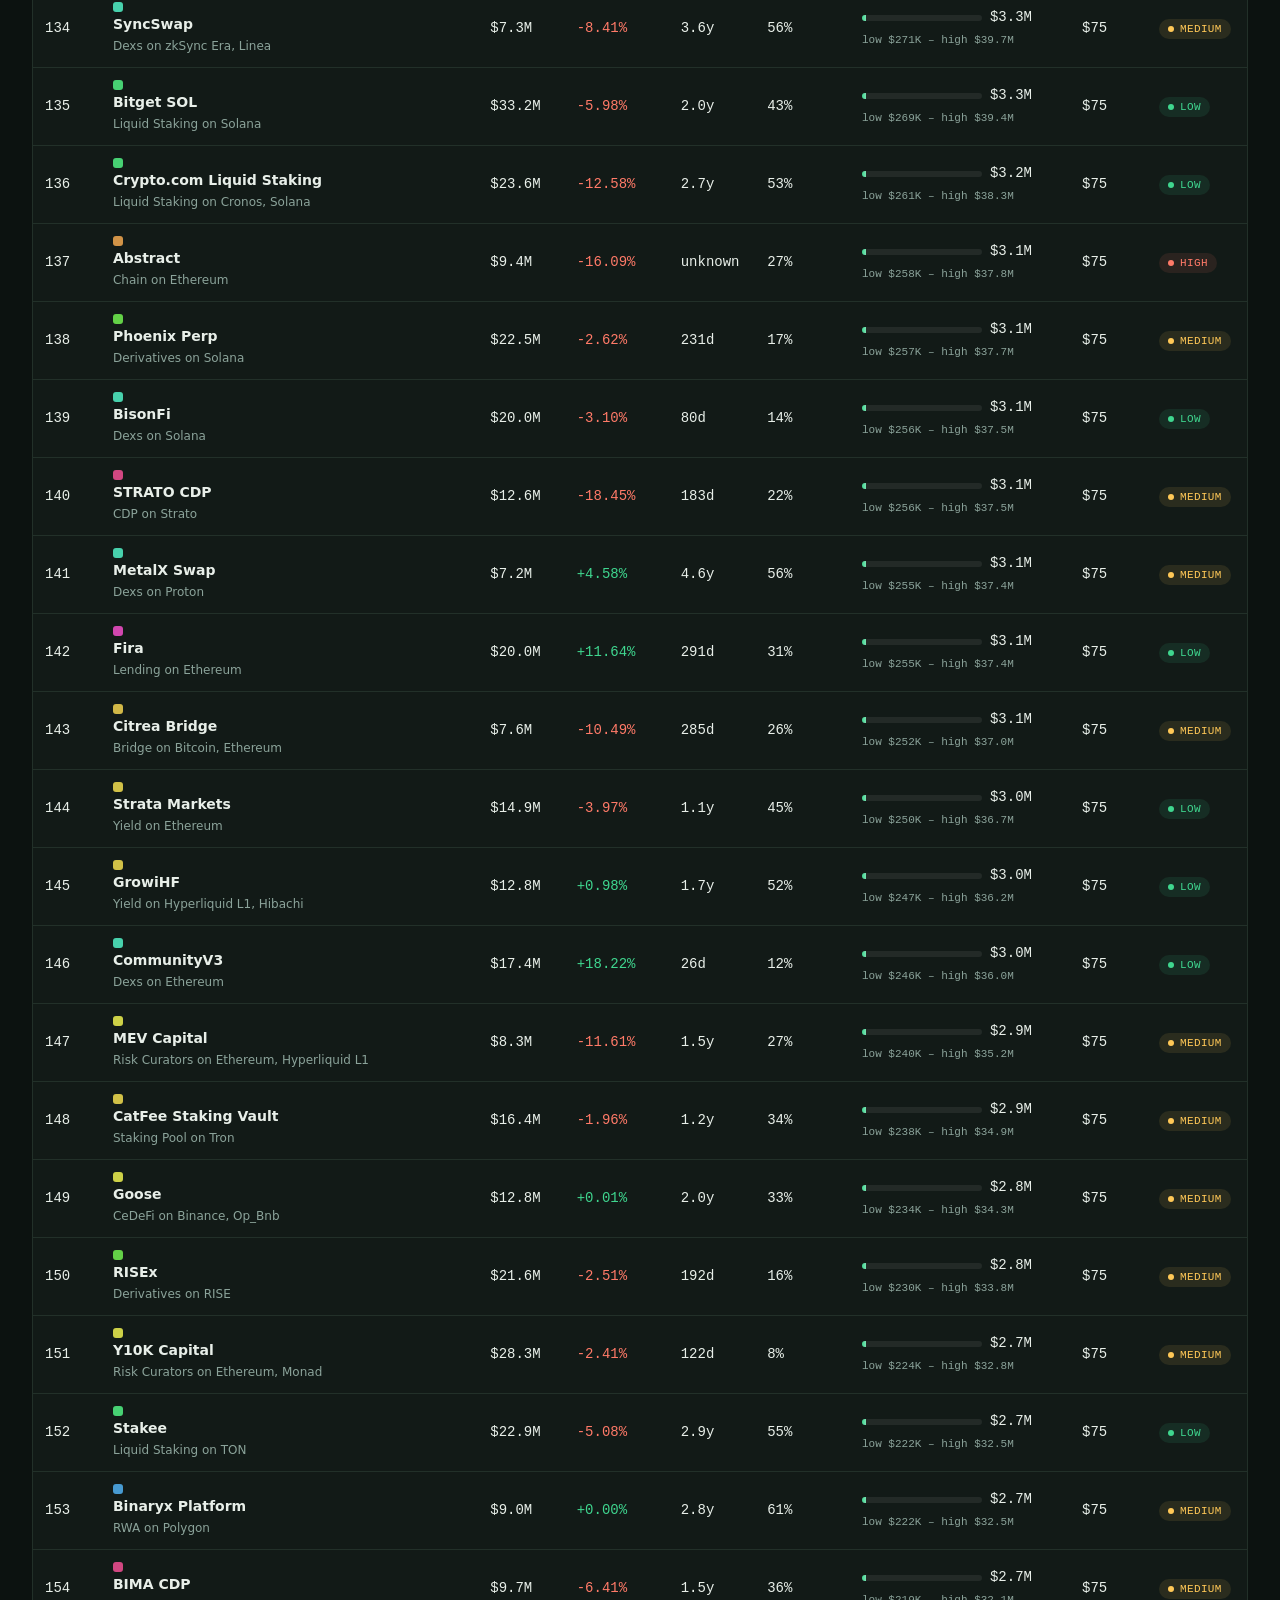
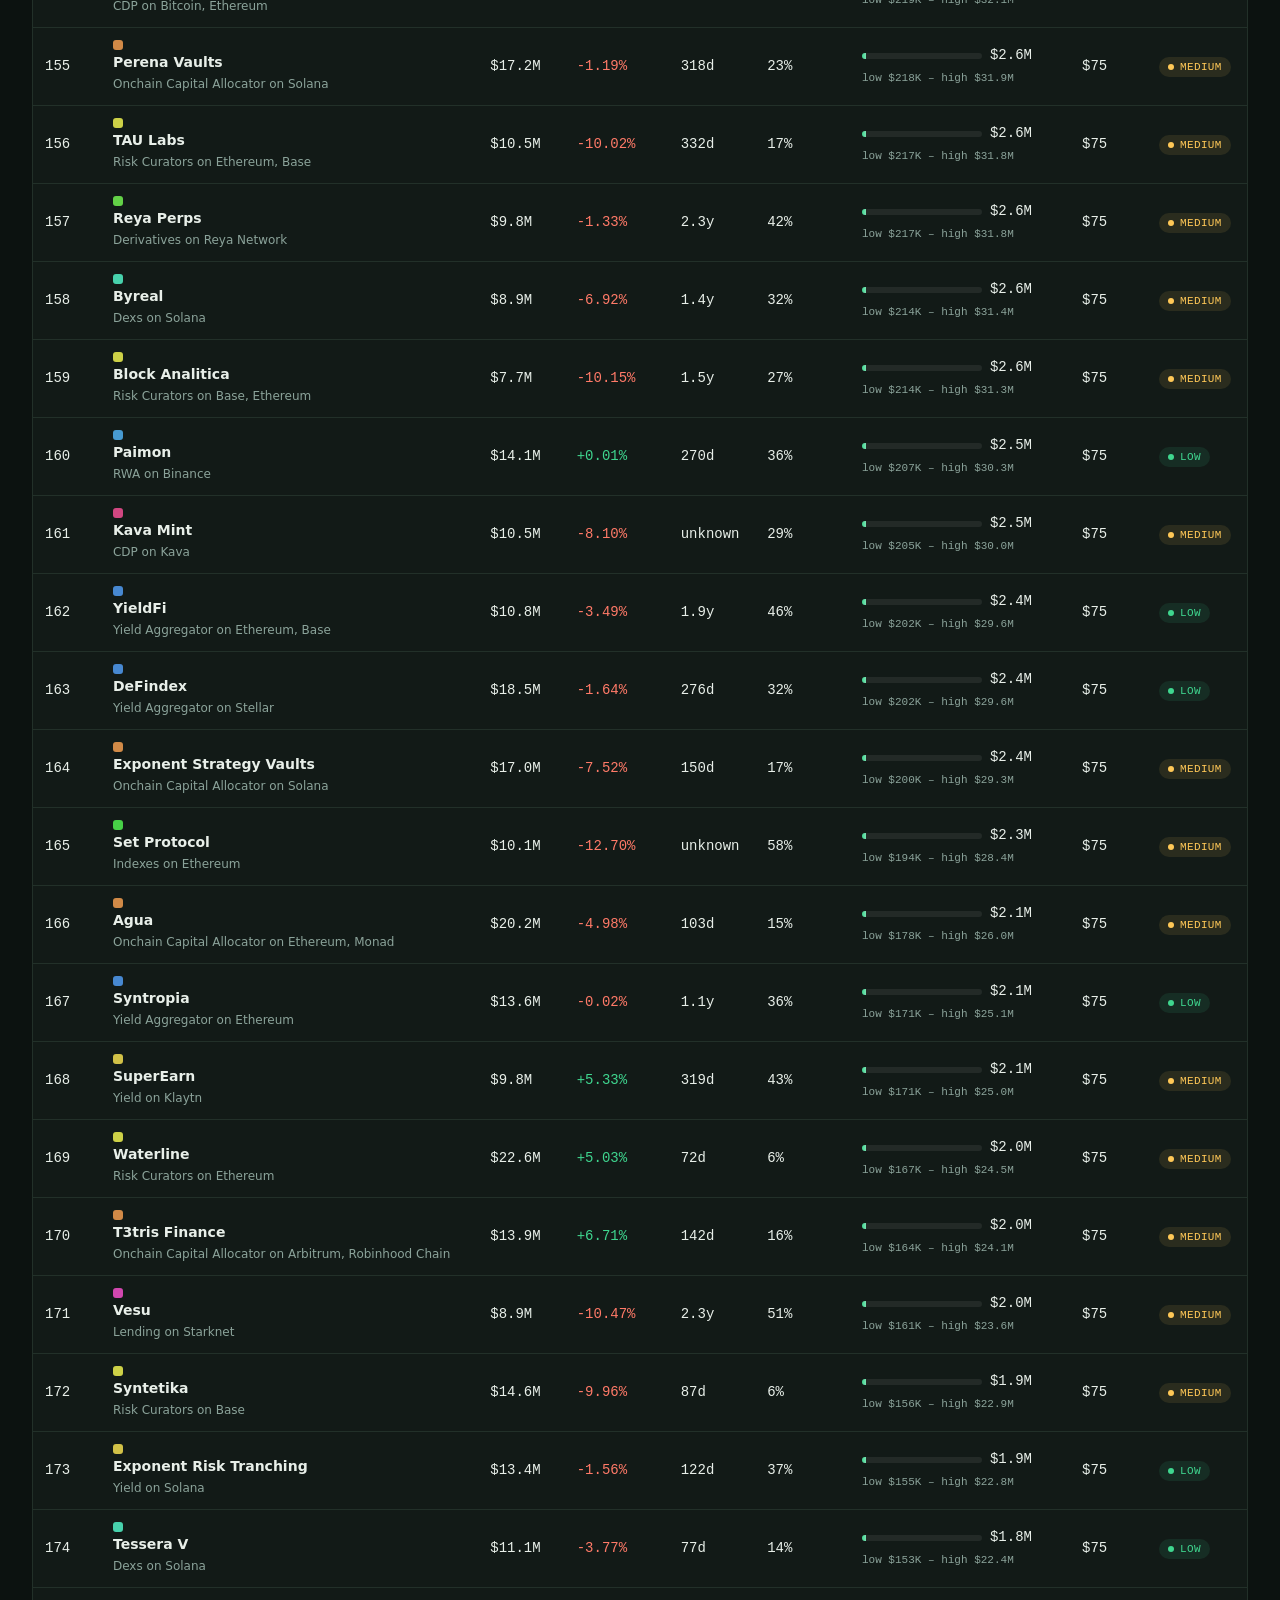
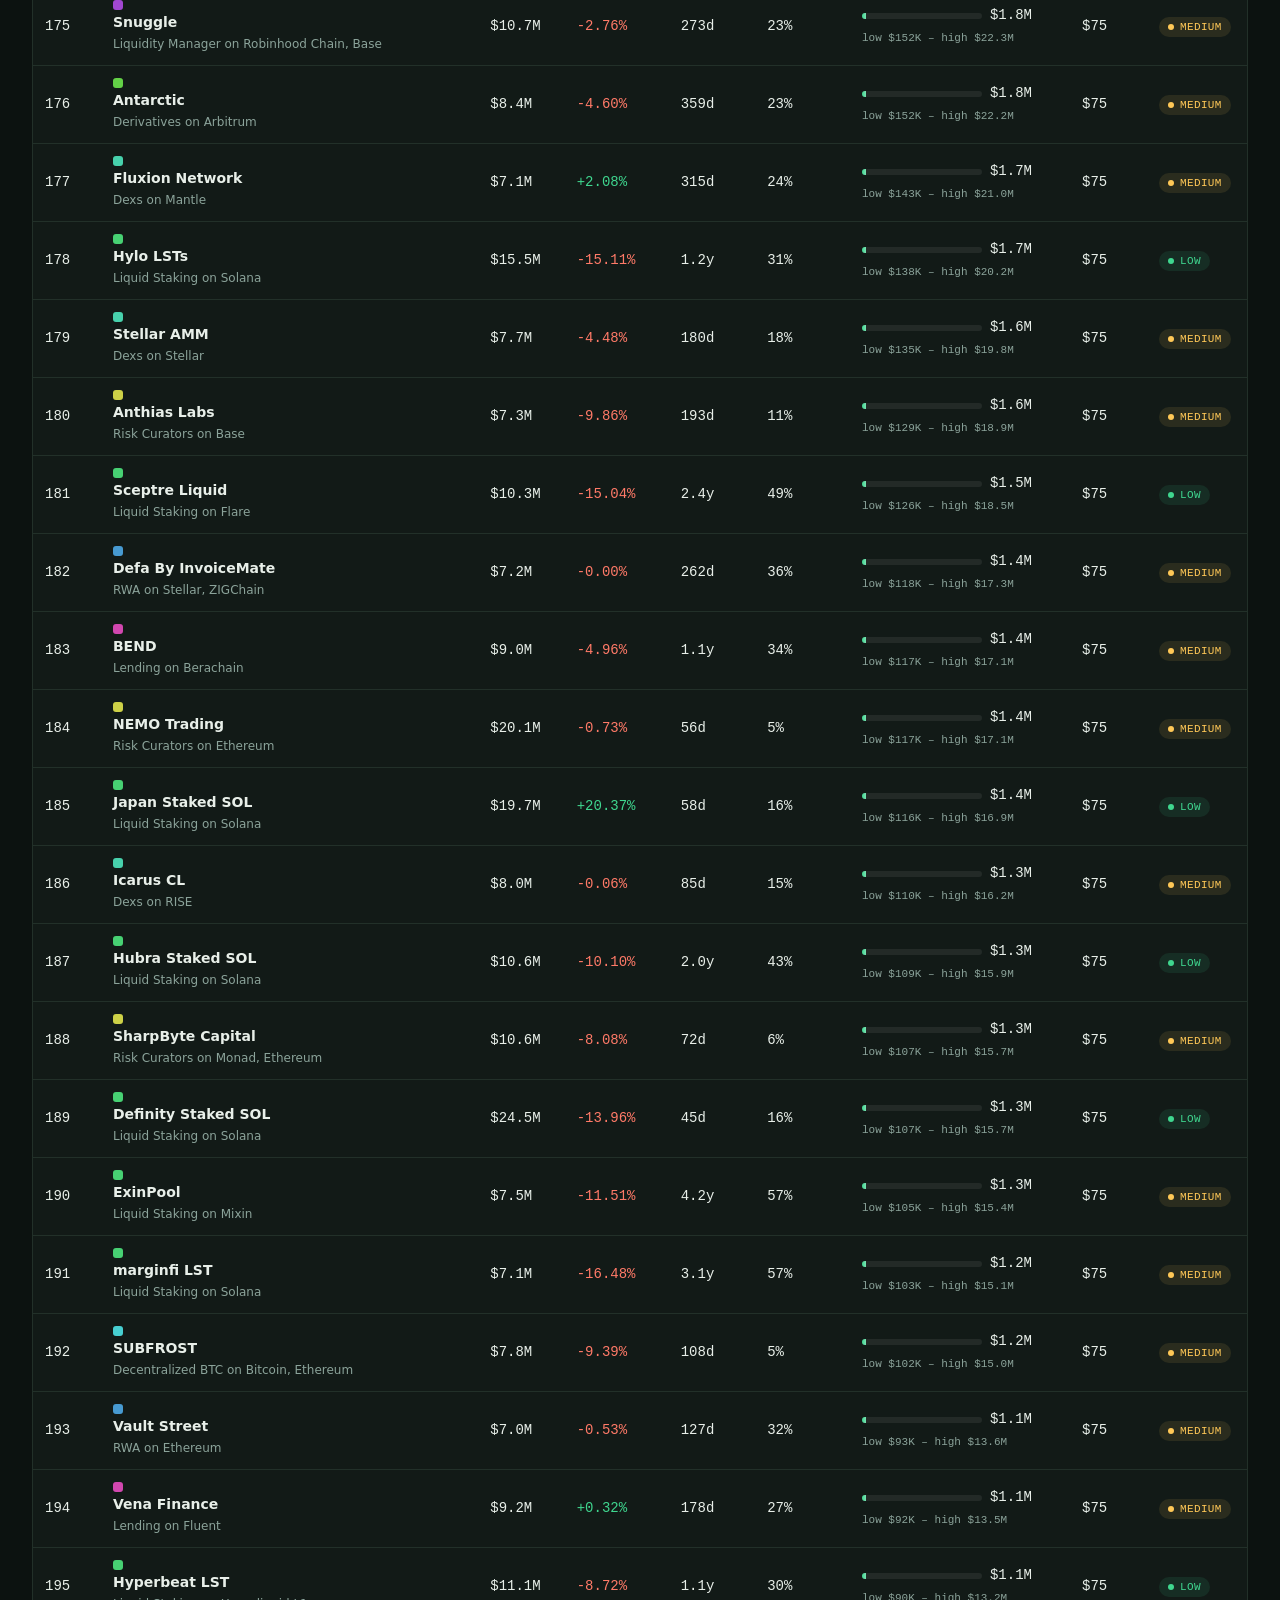
==== commit 4e78a69a: "Comps Radar v4: OLS in log space, LOO + walk-forward held-out tests, token odds, conformal intervals" ====
--- a/out/dashboard/index.html
+++ b/out/dashboard/index.html
@@ -1,13 +1,14 @@
 <!doctype html>
-<!-- Comps Radar — the dashboard's static shell.
+<!-- Comps Radar v4 — the dashboard's static shell.
      No framework and no network: this page loads app.css for the theme, then ../data.js
-     (written beside dashboard/ by main.ts) which sets window.RADAR, then app.js which
-     renders the whole board, filters, model panel and detail drawer into #board. -->
+     (written beside dashboard/ by main.ts) which sets window.RADAR — the board, the skip list,
+     the KPI strip's held-out evidence and the cover self-check — then app.js renders the whole
+     page into #board. -->
 <html lang="en">
 <head>
 <meta charset="utf-8">
 <meta name="viewport" content="width=device-width, initial-scale=1">
-<title>Comps Radar: pre-token protocols ranked by comparable-market implied value</title>
+<title>Comps Radar v4: pre-token protocols ranked by a fitted, held-out-tested model</title>
 <link rel="stylesheet" href="app.css">
 </head>
 <body>
--- a/out/dashboard/app.css
+++ b/out/dashboard/app.css
@@ -1,4 +1,4 @@
-/* Comps Radar — dark instrument theme. Custom palette, hairline grid, tabular numerals.
+/* Comps Radar v4 — dark instrument theme. Custom palette, hairline grid, tabular numerals.
    The five palette values, two radii and two families are the whole style; everything else
    is spacing, a hairline and a type step.
 
@@ -6,12 +6,14 @@
      1. Design tokens (:root)        — palette, radii, fonts, spacing scale.
      2. Base & accessibility         — body, headings, focus, skip link.
      3. Shell, header, lede          — page frame, brand row, headline + fact list.
-     4. Category legend              — the color legend app.js renders under the lede.
-     5. Controls                     — search, category filter, token-status tabs.
-     6. Tables & badges              — board/live tables, implied bars, risk pills.
-     7. Model panel & empty state    — the formula panel and the no-match panel.
-     8. Detail drawer                — the per-protocol dialog.
-     9. Responsive & motion          — small screens and reduced-motion. */
+     4. KPI strip                    — the held-out evidence: R2, LOO MAPE, walk-forward
+                                       ratio, coverage x/758, token-odds median, cover check.
+     5. Category legend              — the color legend app.js renders under the lede.
+     6. Controls                     — search, category filter, token-status tabs.
+     7. Tables & badges              — board/live tables, implied bars, intervals, risk pills.
+     8. Model panel & empty state    — the formula panel and the no-match panel.
+     9. Detail drawer                — the per-protocol dialog.
+    10. Responsive & motion          — small screens and reduced-motion. */
 
 /* 1. Design tokens */
 :root {
@@ -86,13 +88,29 @@
 .fact b { font-family: var(--font-num); font-size: 15px; font-weight: 500; }
 .fact span { color: var(--muted); font-size: 13px; }
 
-/* 4. Category legend: the swatches match the per-row category dots. */
+/* 4. KPI strip: the held-out evidence and the cover self-check, one row of tiles. */
+.kpis {
+  display: flex; flex-wrap: wrap; gap: var(--step-3);
+  padding: var(--step-4); border: 1px solid var(--border); border-radius: var(--radius-panel);
+  background: var(--surface);
+}
+.kpi { min-width: 150px; flex: 1; display: grid; gap: 2px; }
+.kpi span { color: var(--muted); font-size: 11px; letter-spacing: 0.05em; text-transform: uppercase; }
+.kpi b { font-family: var(--font-num); font-size: 18px; font-weight: 500; font-variant-numeric: tabular-nums; }
+.kpi .sub-note { color: var(--muted); font-size: 11px; font-family: var(--font-num); }
+.cover-check {
+  margin-top: var(--step-3); padding-top: var(--step-3); border-top: 1px solid var(--border);
+  color: var(--muted); font-size: 13px; font-family: var(--font-num);
+}
+.cover-check.ok { color: var(--accent); }
+
+/* 5. Category legend: the swatches match the per-row category dots. */
 .legend { display: flex; flex-wrap: wrap; gap: var(--step-2) var(--step-4); align-items: center; margin: var(--step-2) 0 var(--step-3); }
 .legend-item { display: inline-flex; align-items: center; gap: 6px; font-size: 12px; color: var(--muted); }
 .legend-swatch { width: 10px; height: 10px; border-radius: 3px; display: inline-block; flex: none; }
 .name .legend-swatch { margin-right: 6px; }
 
-/* 5. Controls */
+/* 6. Controls */
 .controls { display: flex; flex-wrap: wrap; align-items: end; gap: var(--step-3); padding: var(--step-4) 0; border-top: 1px solid var(--border); }
 .field { display: grid; gap: var(--step-1); }
 .field label { color: var(--muted); font-size: 12px; }
@@ -106,7 +124,7 @@
 .tabs button[aria-pressed="true"] { background: var(--accent); color: #0c1210; }
 .count { margin-left: auto; color: var(--muted); font-size: 13px; align-self: center; }
 
-/* 6. Tables & badges */
+/* 7. Tables & badges */
 .panel { background: var(--surface); border: 1px solid var(--border); border-radius: var(--radius-panel); overflow: hidden; }
 .table-wrap { overflow-x: auto; }
 table { width: 100%; border-collapse: collapse; font-size: 14px; }
@@ -126,6 +144,7 @@
 .bar { width: 120px; height: 6px; border-radius: 3px; background: rgba(255, 255, 255, 0.07); overflow: hidden; }
 .bar i { display: block; height: 100%; background: linear-gradient(90deg, var(--accent), #7be3b4); }
 .implied { display: flex; align-items: center; gap: var(--step-2); }
+.interval { color: var(--muted); font-size: 11px; font-family: var(--font-num); white-space: nowrap; }
 .risk { display: inline-flex; align-items: center; gap: 6px; padding: 2px 9px; border-radius: 999px; font-size: 11px; font-family: var(--font-num); letter-spacing: 0.03em; text-transform: uppercase; white-space: nowrap; }
 .risk::before { content: ""; width: 6px; height: 6px; border-radius: 50%; background: currentColor; }
 .risk.low { color: var(--accent); background: rgba(63, 214, 143, 0.10); }
@@ -134,7 +153,7 @@
 .status { display: inline-flex; align-items: center; gap: 6px; color: var(--muted); font-size: 12px; white-space: nowrap; }
 .status::before { content: ""; width: 6px; height: 6px; border-radius: 50%; background: var(--accent); }
 
-/* 7. Model panel & empty state */
+/* 8. Model panel & empty state */
 .model { margin-top: var(--step-4); padding: var(--step-5); display: grid; gap: var(--step-3); }
 .formula { font-family: var(--font-num); font-size: 13px; line-height: 1.7; color: var(--muted); overflow-wrap: anywhere; }
 .empty { padding: var(--step-7) var(--step-5); text-align: center; display: grid; gap: var(--step-3); justify-items: center; }
@@ -142,7 +161,7 @@
 .button { min-height: 36px; padding: 0 var(--step-4); border: 1px solid var(--border); border-radius: var(--radius-control); background: var(--surface); color: var(--ink); }
 .button.primary { background: var(--accent); border-color: var(--accent); color: #0c1210; }
 
-/* 8. Detail drawer */
+/* 9. Detail drawer */
 .detail {
   position: fixed; top: 0; right: 0; bottom: 0; width: min(520px, 92vw); z-index: 10;
   background: var(--surface); border-left: 1px solid var(--border); padding: var(--step-5);
@@ -167,12 +186,13 @@
 .steps b { display: block; font-weight: 500; }
 .cost { color: var(--muted); font-size: 12px; font-family: var(--font-num); }
 
-/* 9. Responsive & motion */
+/* 10. Responsive & motion */
 @media (max-width: 900px) {
   .shell { padding: var(--step-4); }
   .lede { grid-template-columns: 1fr; gap: var(--step-4); }
   .facts { border-left: 0; border-top: 1px solid var(--border); padding-left: 0; padding-top: var(--step-4); }
   .field input { min-width: 0; width: 100%; }
+  .kpi { min-width: 120px; }
 }
 @media (prefers-reduced-motion: reduce) {
   *, *::before, *::after { transition-duration: 0.01ms !important; animation-duration: 0.01ms !important; animation-iteration-count: 1 !important; }
